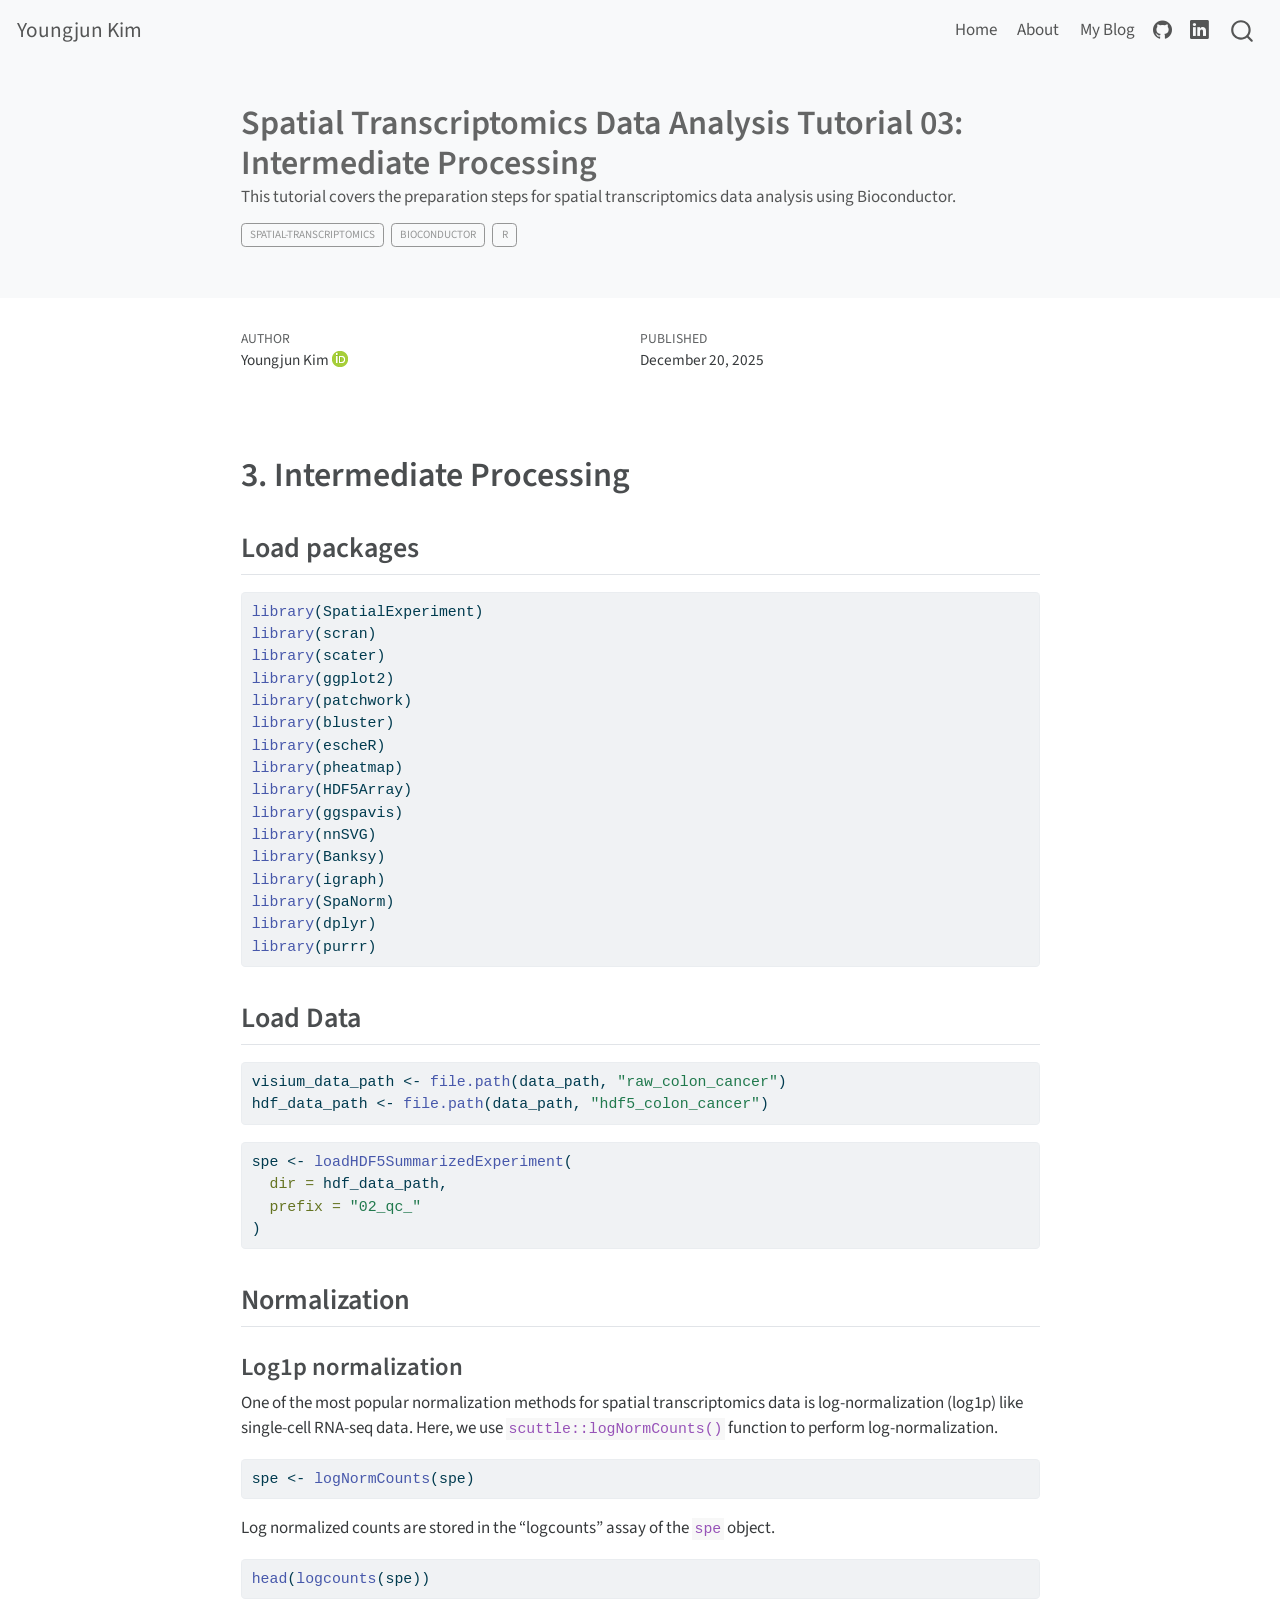
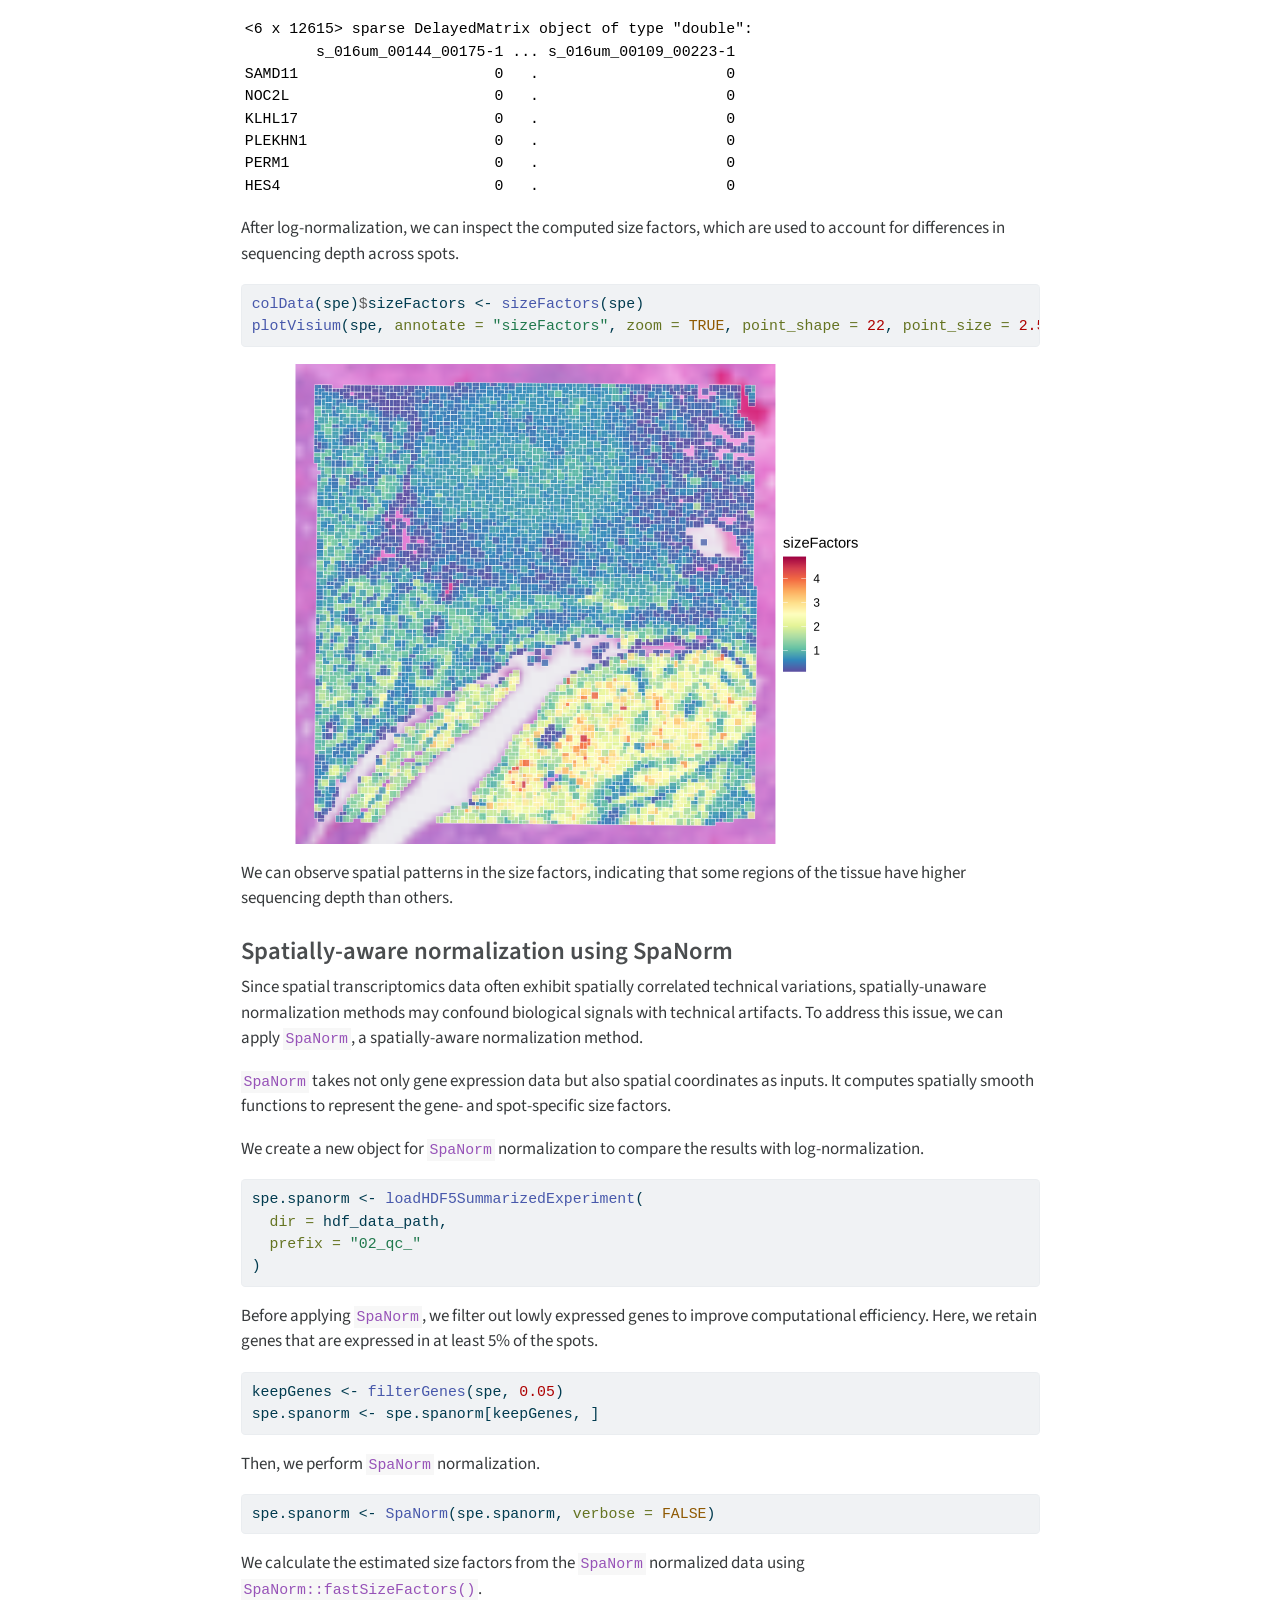
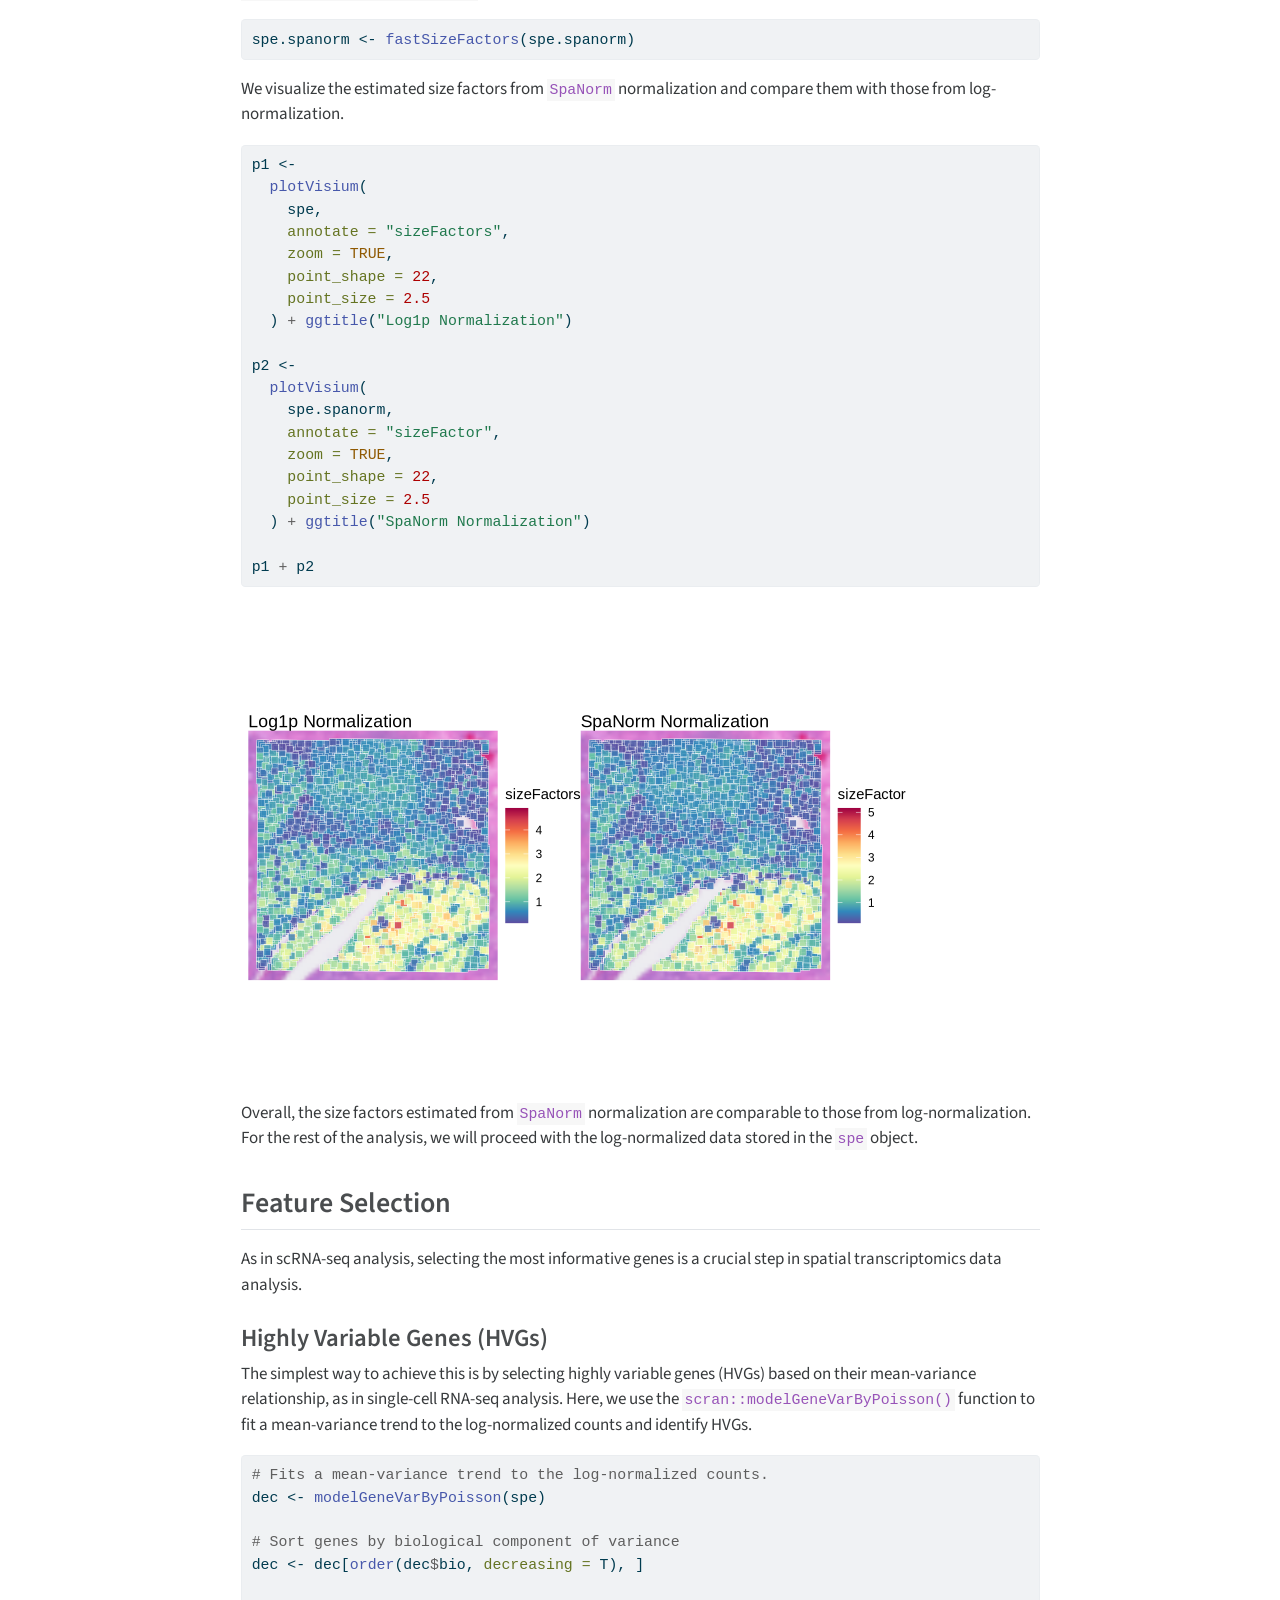
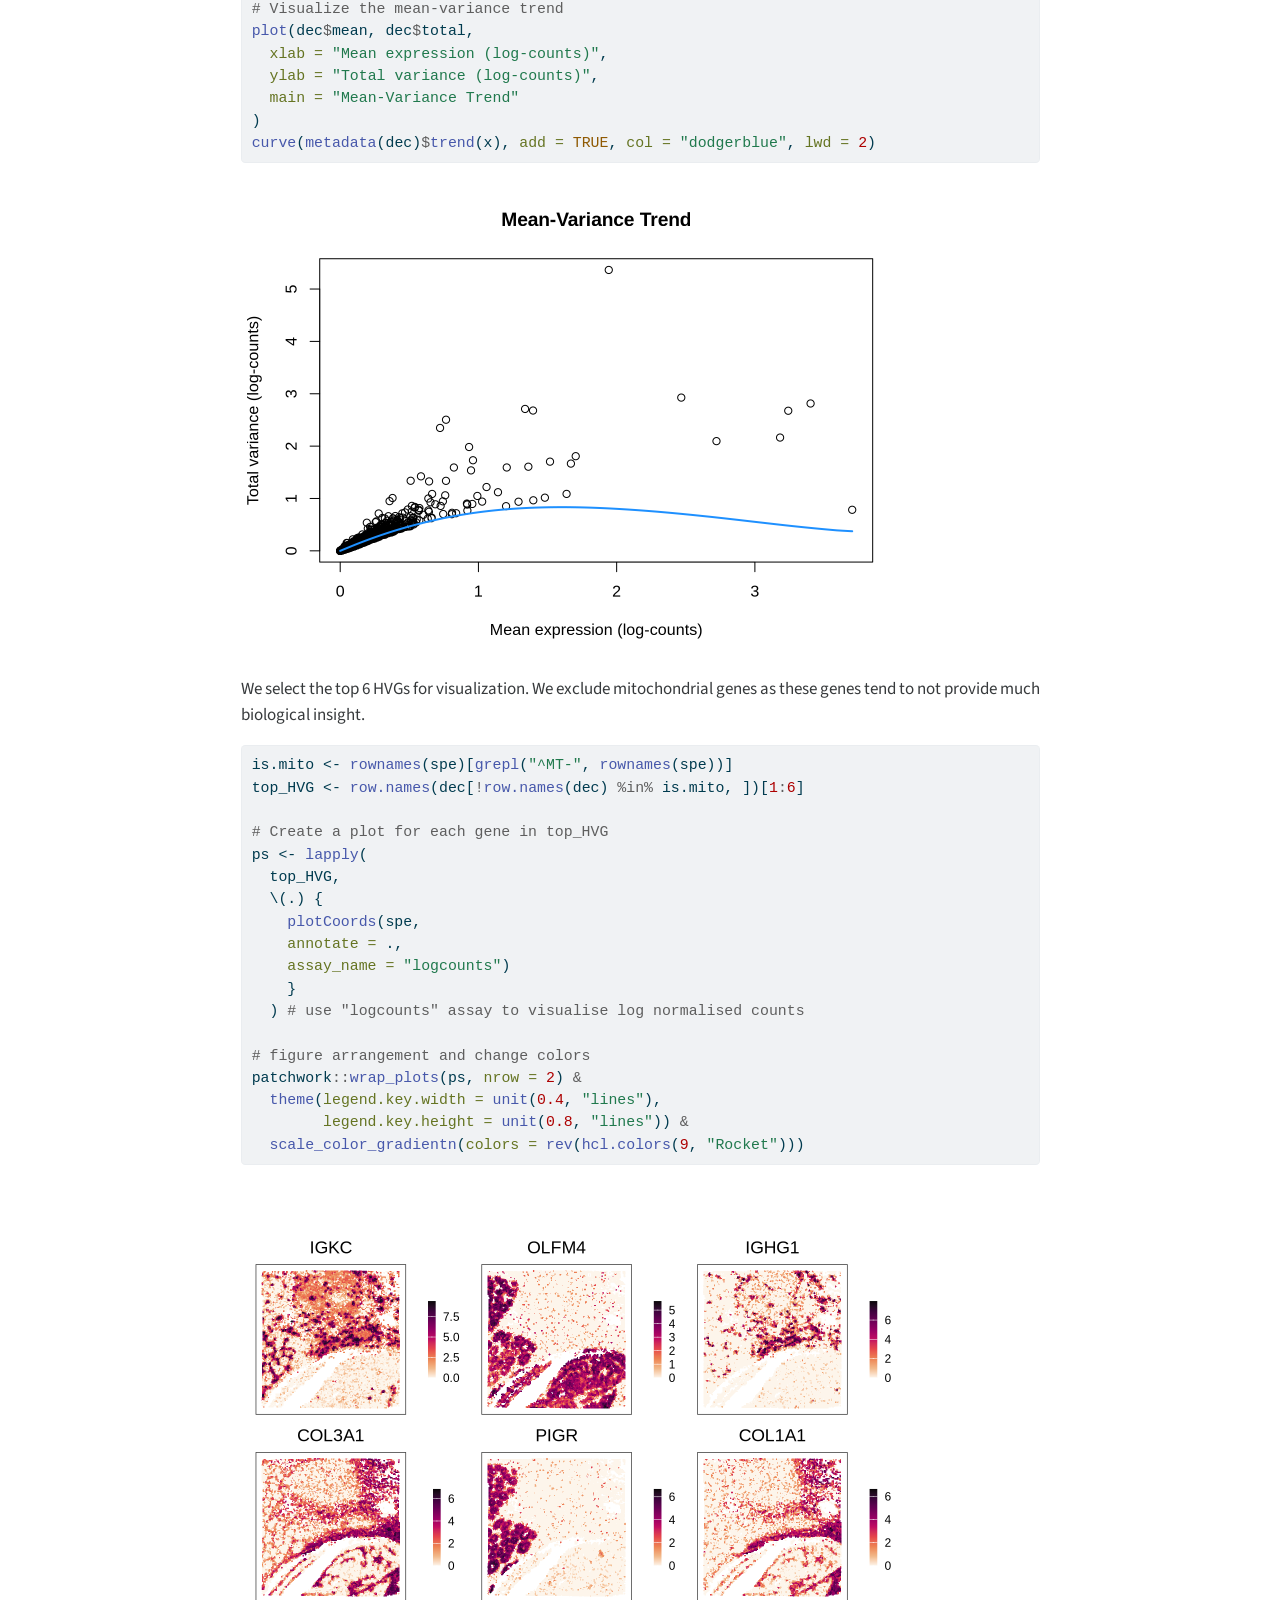
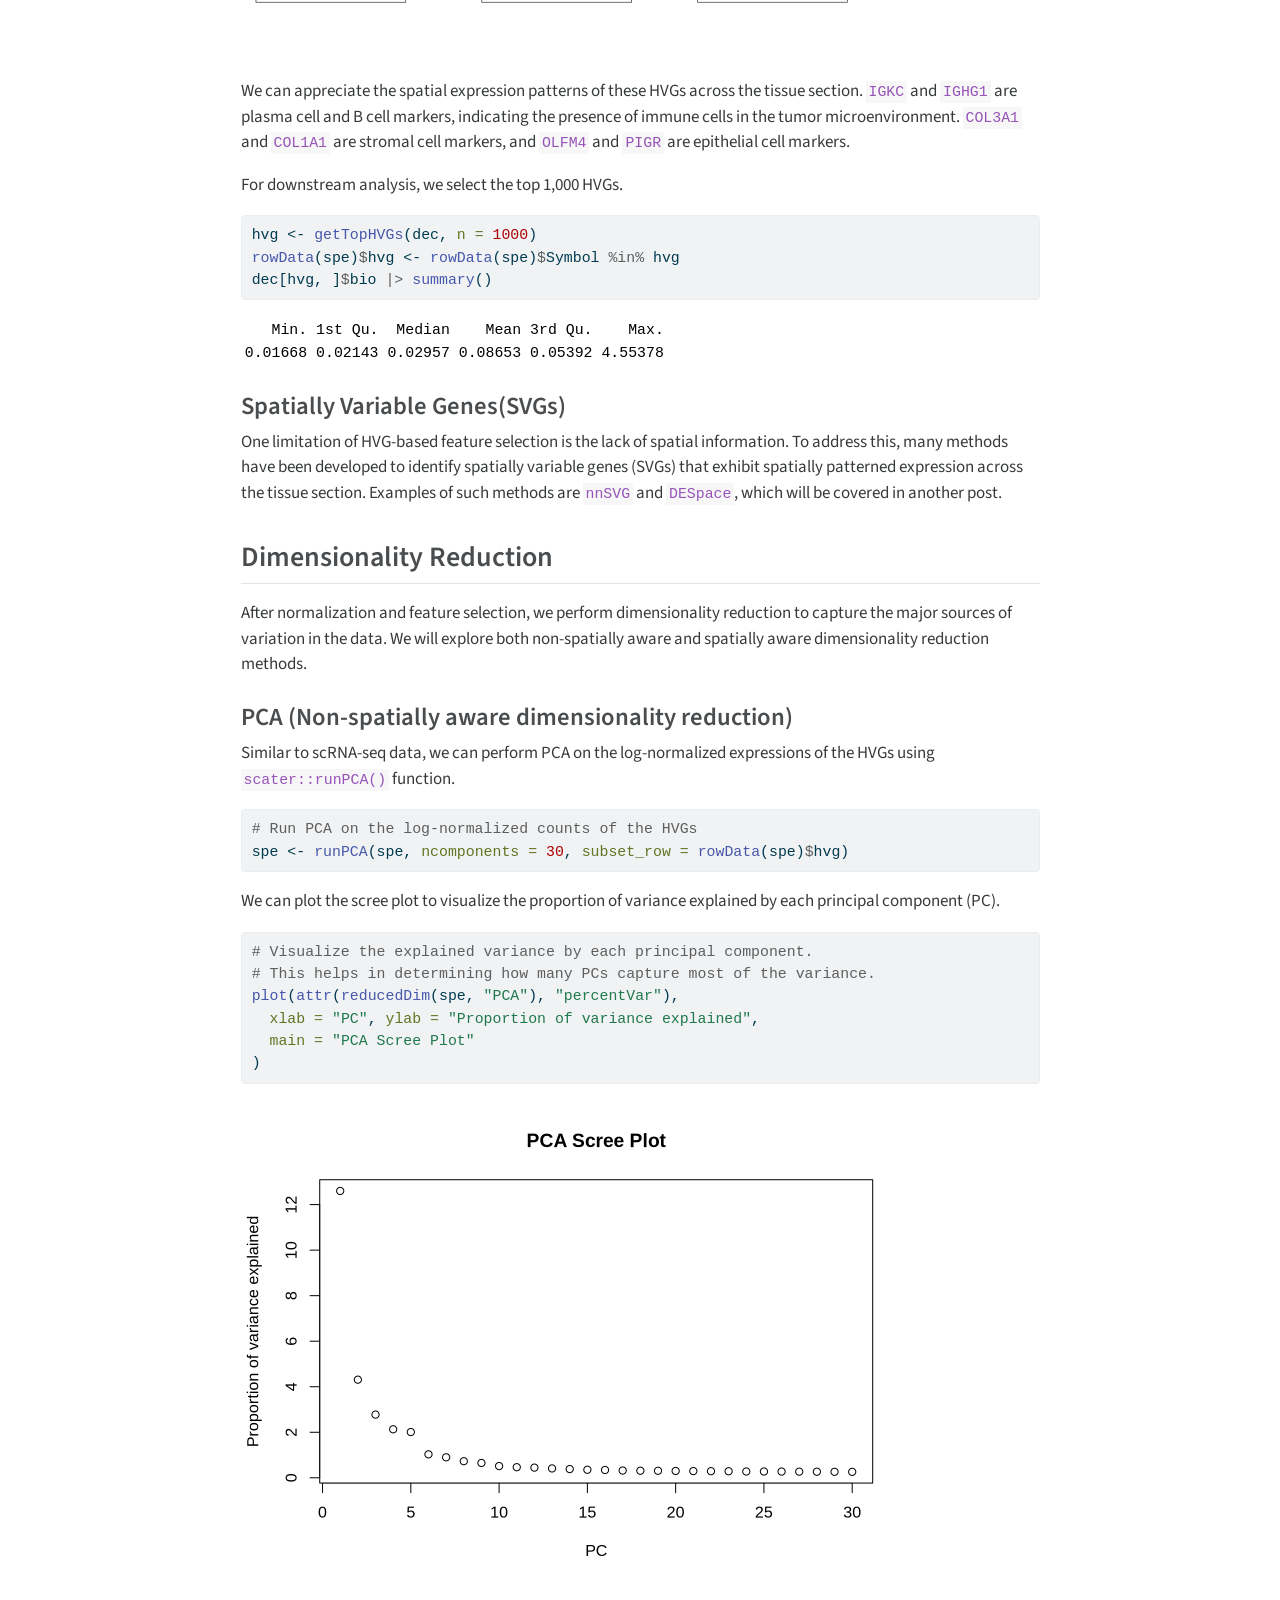
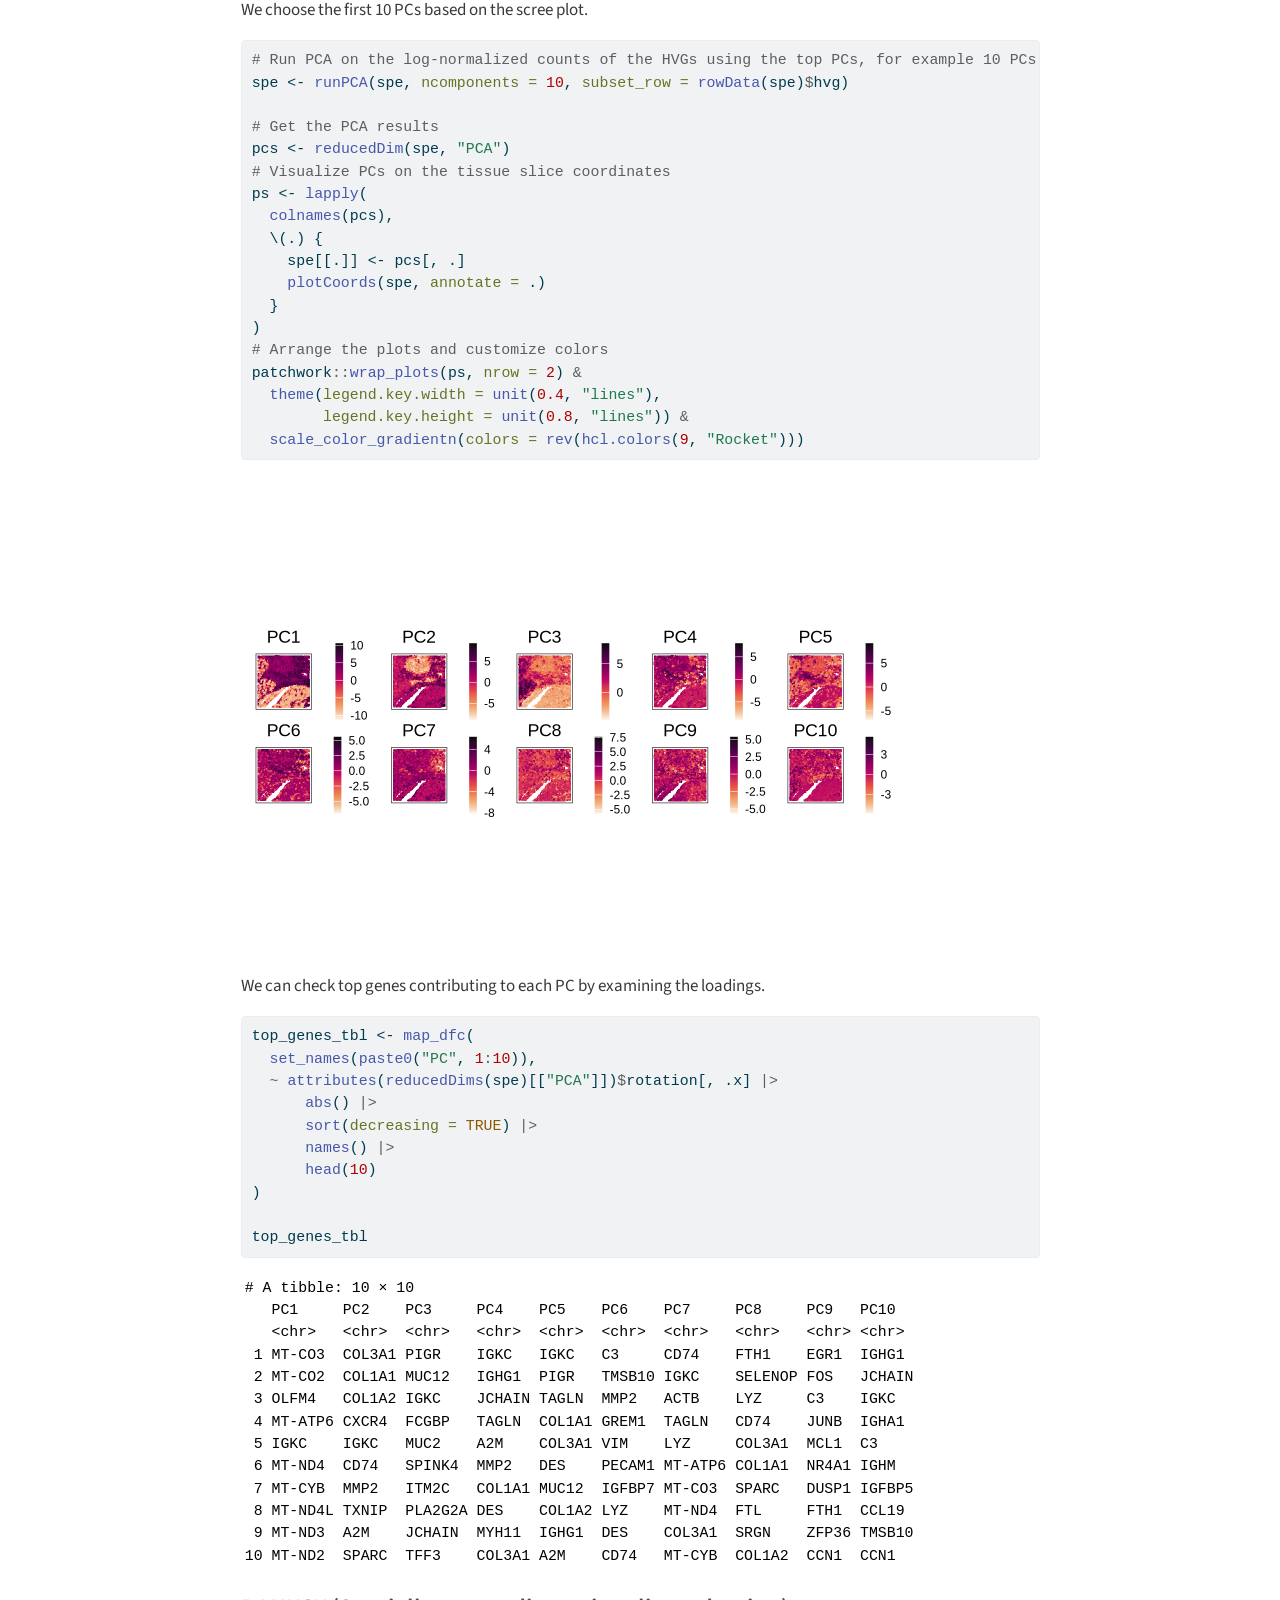
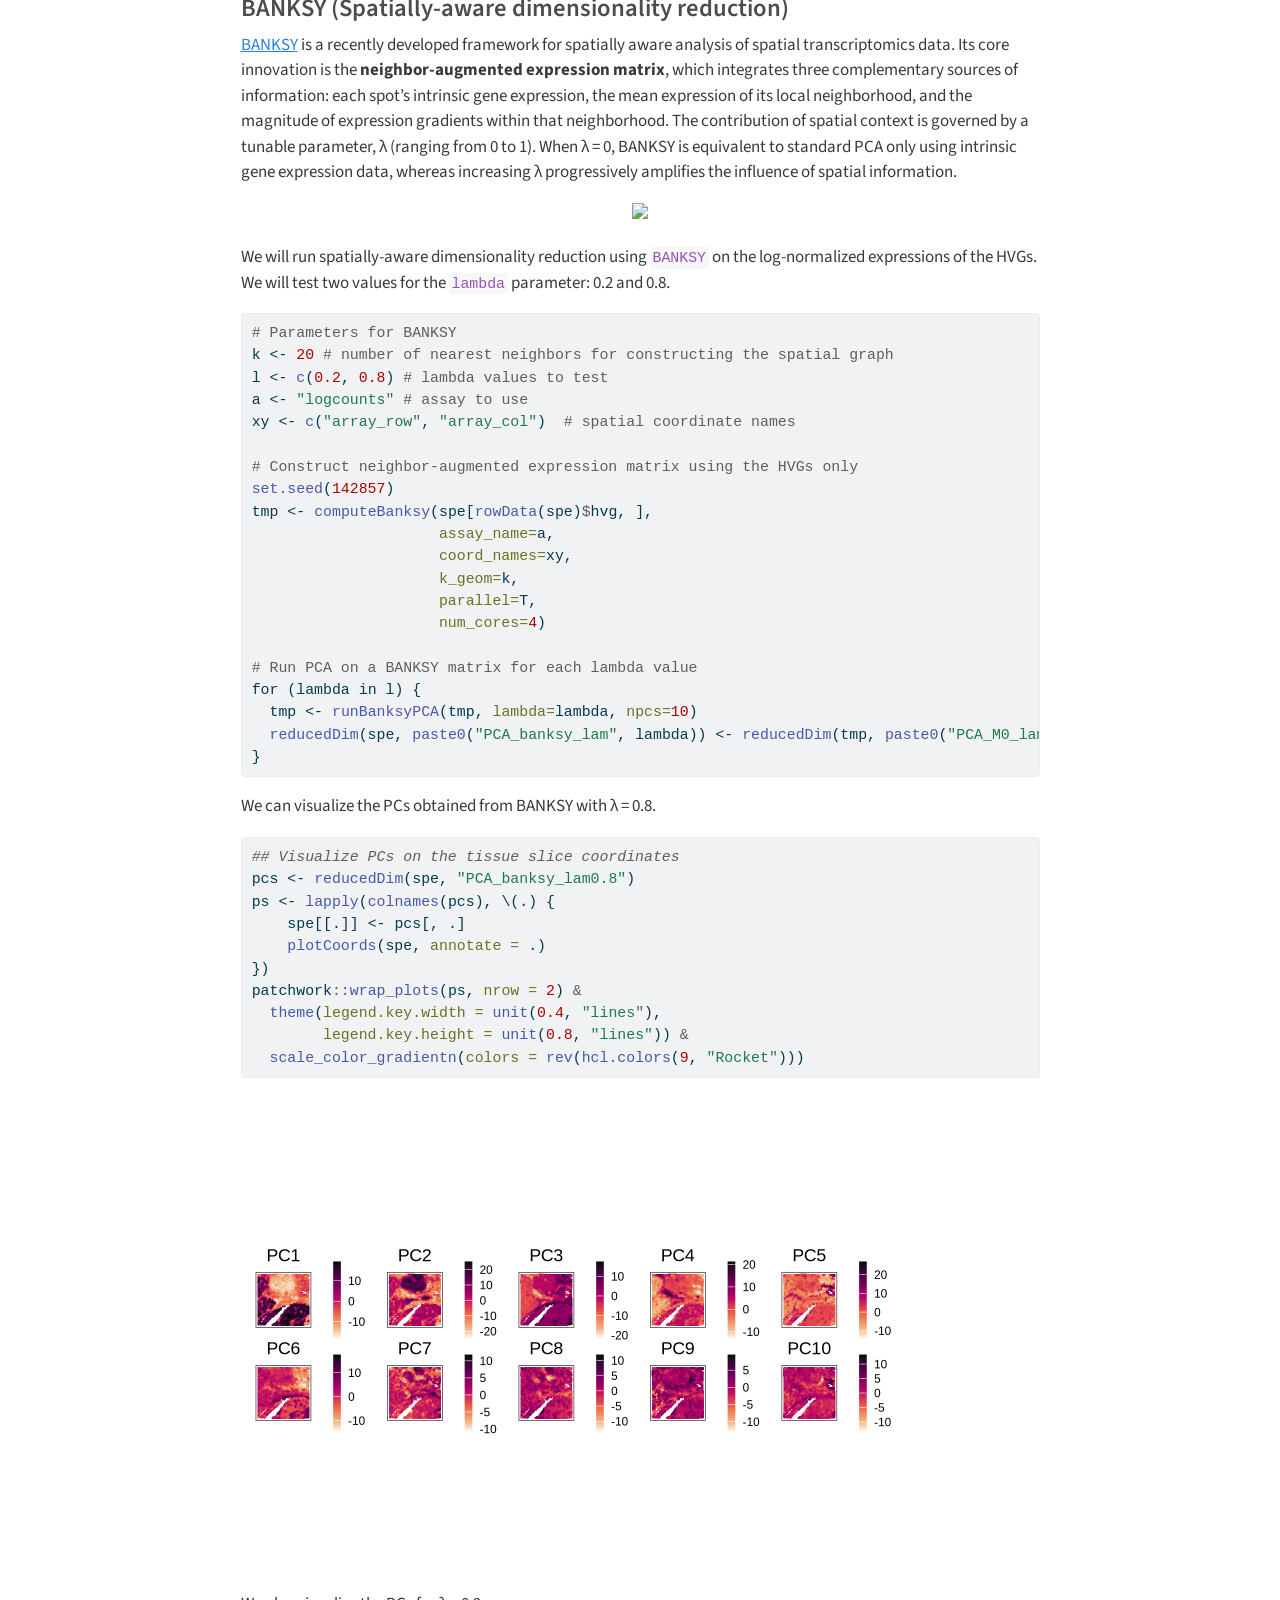
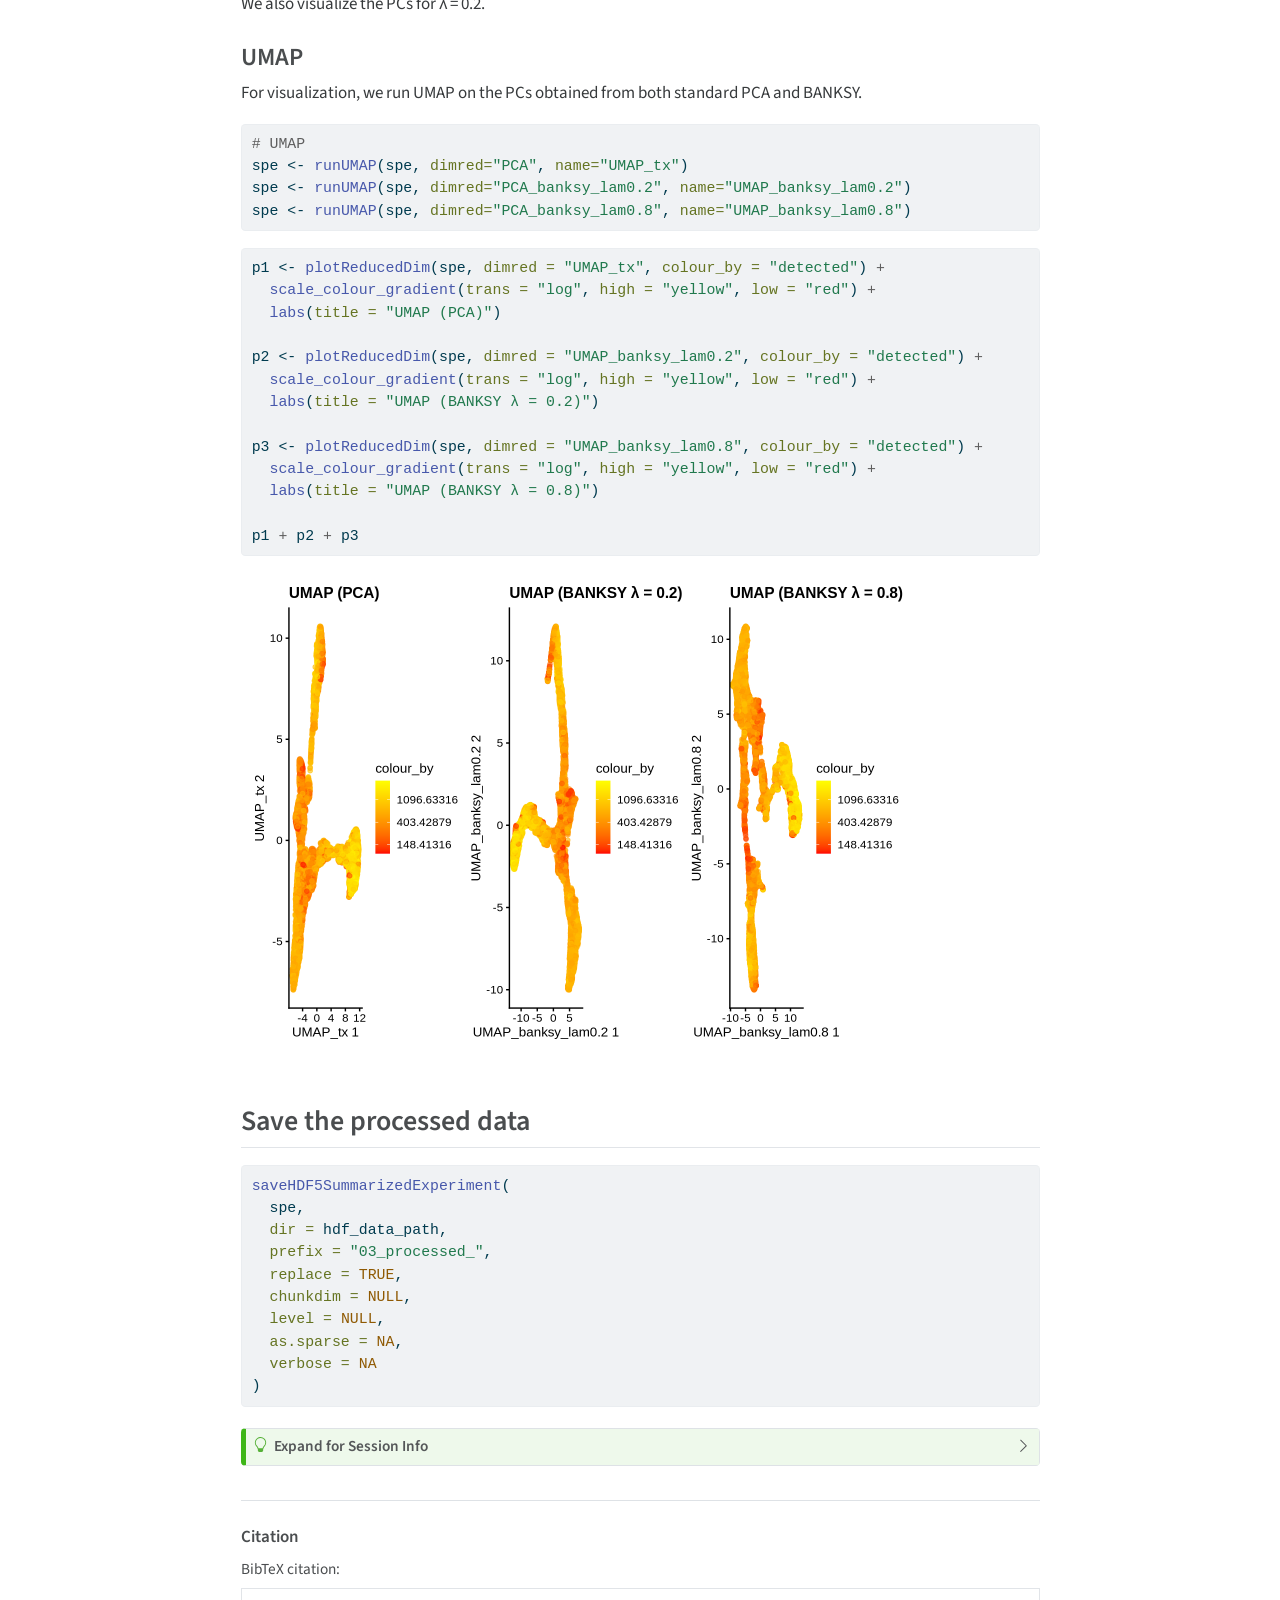
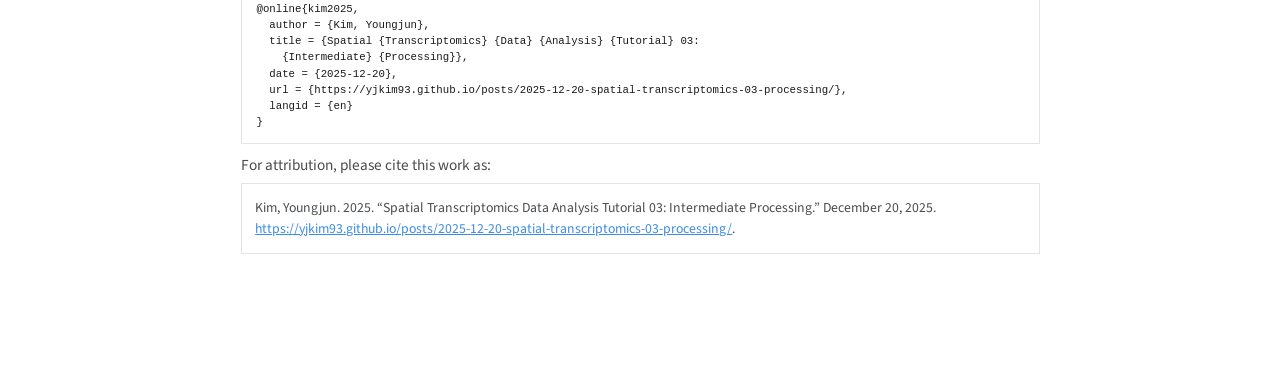
==== docs/posts/2025-12-20-spatial-transcriptomics-03-processing/index.html @ e1ceb163 "fixed blogpost 04" ====
<!DOCTYPE html>
<html xmlns="http://www.w3.org/1999/xhtml" lang="en" xml:lang="en"><head>

<meta charset="utf-8">
<meta name="generator" content="quarto-1.3.450">

<meta name="viewport" content="width=device-width, initial-scale=1.0, user-scalable=yes">

<meta name="author" content="Youngjun Kim">
<meta name="dcterms.date" content="2025-12-20">
<meta name="description" content="This tutorial covers the preparation steps for spatial transcriptomics data analysis using Bioconductor.">

<title>Youngjun Kim - Spatial Transcriptomics Data Analysis Tutorial 03: Intermediate Processing</title>
<style>
code{white-space: pre-wrap;}
span.smallcaps{font-variant: small-caps;}
div.columns{display: flex; gap: min(4vw, 1.5em);}
div.column{flex: auto; overflow-x: auto;}
div.hanging-indent{margin-left: 1.5em; text-indent: -1.5em;}
ul.task-list{list-style: none;}
ul.task-list li input[type="checkbox"] {
  width: 0.8em;
  margin: 0 0.8em 0.2em -1em; /* quarto-specific, see https://github.com/quarto-dev/quarto-cli/issues/4556 */ 
  vertical-align: middle;
}
/* CSS for syntax highlighting */
pre > code.sourceCode { white-space: pre; position: relative; }
pre > code.sourceCode > span { display: inline-block; line-height: 1.25; }
pre > code.sourceCode > span:empty { height: 1.2em; }
.sourceCode { overflow: visible; }
code.sourceCode > span { color: inherit; text-decoration: inherit; }
div.sourceCode { margin: 1em 0; }
pre.sourceCode { margin: 0; }
@media screen {
div.sourceCode { overflow: auto; }
}
@media print {
pre > code.sourceCode { white-space: pre-wrap; }
pre > code.sourceCode > span { text-indent: -5em; padding-left: 5em; }
}
pre.numberSource code
  { counter-reset: source-line 0; }
pre.numberSource code > span
  { position: relative; left: -4em; counter-increment: source-line; }
pre.numberSource code > span > a:first-child::before
  { content: counter(source-line);
    position: relative; left: -1em; text-align: right; vertical-align: baseline;
    border: none; display: inline-block;
    -webkit-touch-callout: none; -webkit-user-select: none;
    -khtml-user-select: none; -moz-user-select: none;
    -ms-user-select: none; user-select: none;
    padding: 0 4px; width: 4em;
  }
pre.numberSource { margin-left: 3em;  padding-left: 4px; }
div.sourceCode
  {   }
@media screen {
pre > code.sourceCode > span > a:first-child::before { text-decoration: underline; }
}
</style>


<script src="../../site_libs/quarto-nav/quarto-nav.js"></script>
<script src="../../site_libs/quarto-nav/headroom.min.js"></script>
<script src="../../site_libs/clipboard/clipboard.min.js"></script>
<script src="../../site_libs/quarto-search/autocomplete.umd.js"></script>
<script src="../../site_libs/quarto-search/fuse.min.js"></script>
<script src="../../site_libs/quarto-search/quarto-search.js"></script>
<meta name="quarto:offset" content="../../">
<script src="../../site_libs/quarto-html/quarto.js"></script>
<script src="../../site_libs/quarto-html/popper.min.js"></script>
<script src="../../site_libs/quarto-html/tippy.umd.min.js"></script>
<script src="../../site_libs/quarto-html/anchor.min.js"></script>
<link href="../../site_libs/quarto-html/tippy.css" rel="stylesheet">
<link href="../../site_libs/quarto-html/quarto-syntax-highlighting.css" rel="stylesheet" id="quarto-text-highlighting-styles">
<script src="../../site_libs/bootstrap/bootstrap.min.js"></script>
<link href="../../site_libs/bootstrap/bootstrap-icons.css" rel="stylesheet">
<link href="../../site_libs/bootstrap/bootstrap.min.css" rel="stylesheet" id="quarto-bootstrap" data-mode="light">
<script id="quarto-search-options" type="application/json">{
  "location": "navbar",
  "copy-button": false,
  "collapse-after": 3,
  "panel-placement": "end",
  "type": "overlay",
  "limit": 20,
  "language": {
    "search-no-results-text": "No results",
    "search-matching-documents-text": "matching documents",
    "search-copy-link-title": "Copy link to search",
    "search-hide-matches-text": "Hide additional matches",
    "search-more-match-text": "more match in this document",
    "search-more-matches-text": "more matches in this document",
    "search-clear-button-title": "Clear",
    "search-detached-cancel-button-title": "Cancel",
    "search-submit-button-title": "Submit",
    "search-label": "Search"
  }
}</script>


<link rel="stylesheet" href="../../styles.css">
</head>

<body class="nav-fixed fullcontent">

<div id="quarto-search-results"></div>
  <header id="quarto-header" class="headroom fixed-top">
    <nav class="navbar navbar-expand-lg navbar-dark ">
      <div class="navbar-container container-fluid">
      <div class="navbar-brand-container">
    <a class="navbar-brand" href="../../index.html">
    <span class="navbar-title">Youngjun Kim</span>
    </a>
  </div>
            <div id="quarto-search" class="" title="Search"></div>
          <button class="navbar-toggler" type="button" data-bs-toggle="collapse" data-bs-target="#navbarCollapse" aria-controls="navbarCollapse" aria-expanded="false" aria-label="Toggle navigation" onclick="if (window.quartoToggleHeadroom) { window.quartoToggleHeadroom(); }">
  <span class="navbar-toggler-icon"></span>
</button>
          <div class="collapse navbar-collapse" id="navbarCollapse">
            <ul class="navbar-nav navbar-nav-scroll ms-auto">
  <li class="nav-item">
    <a class="nav-link" href="../../index.html" rel="" target="">
 <span class="menu-text">Home</span></a>
  </li>  
  <li class="nav-item">
    <a class="nav-link" href="../../about.html" rel="" target="">
 <span class="menu-text">About</span></a>
  </li>  
  <li class="nav-item">
    <a class="nav-link" href="../../posts.html" rel="" target="">
 <span class="menu-text">My Blog</span></a>
  </li>  
  <li class="nav-item compact">
    <a class="nav-link" href="https://github.com/yjkim93" rel="" target=""><i class="bi bi-github" role="img">
</i> 
 <span class="menu-text"></span></a>
  </li>  
  <li class="nav-item compact">
    <a class="nav-link" href="https://www.linkedin.com/in/yjkimmuno/" rel="" target=""><i class="bi bi-linkedin" role="img">
</i> 
 <span class="menu-text"></span></a>
  </li>  
</ul>
            <div class="quarto-navbar-tools">
</div>
          </div> <!-- /navcollapse -->
      </div> <!-- /container-fluid -->
    </nav>
</header>
<!-- content -->
<header id="title-block-header" class="quarto-title-block default page-columns page-full">
  <div class="quarto-title-banner page-columns page-full">
    <div class="quarto-title column-body">
      <h1 class="title">Spatial Transcriptomics Data Analysis Tutorial 03: Intermediate Processing</h1>
                  <div>
        <div class="description">
          This tutorial covers the preparation steps for spatial transcriptomics data analysis using Bioconductor.
        </div>
      </div>
                          <div class="quarto-categories">
                <div class="quarto-category">spatial-transcriptomics</div>
                <div class="quarto-category">bioconductor</div>
                <div class="quarto-category">R</div>
              </div>
                  </div>
  </div>
    
  
  <div class="quarto-title-meta">

      <div>
      <div class="quarto-title-meta-heading">Author</div>
      <div class="quarto-title-meta-contents">
               <p><a href="https://yjkim93.github.io">Youngjun Kim</a> <a href="https://orcid.org/0000-0003-3346-9457" class="quarto-title-author-orcid"> <img src="[data-uri]"></a></p>
            </div>
    </div>
      
      <div>
      <div class="quarto-title-meta-heading">Published</div>
      <div class="quarto-title-meta-contents">
        <p class="date">December 20, 2025</p>
      </div>
    </div>
    
      
    </div>
    
  
  </header><div id="quarto-content" class="quarto-container page-columns page-rows-contents page-layout-article page-navbar">
<!-- sidebar -->
<!-- margin-sidebar -->
    
<!-- main -->
<main class="content quarto-banner-title-block" id="quarto-document-content">




<section id="intermediate-processing" class="level1">
<h1>3. Intermediate Processing</h1>
<section id="load-packages" class="level2">
<h2 class="anchored" data-anchor-id="load-packages">Load packages</h2>
<div class="cell">
<div class="sourceCode cell-code" id="cb1"><pre class="sourceCode r code-with-copy"><code class="sourceCode r"><span id="cb1-1"><a href="#cb1-1" aria-hidden="true" tabindex="-1"></a><span class="fu">library</span>(SpatialExperiment)</span>
<span id="cb1-2"><a href="#cb1-2" aria-hidden="true" tabindex="-1"></a><span class="fu">library</span>(scran) </span>
<span id="cb1-3"><a href="#cb1-3" aria-hidden="true" tabindex="-1"></a><span class="fu">library</span>(scater) </span>
<span id="cb1-4"><a href="#cb1-4" aria-hidden="true" tabindex="-1"></a><span class="fu">library</span>(ggplot2)</span>
<span id="cb1-5"><a href="#cb1-5" aria-hidden="true" tabindex="-1"></a><span class="fu">library</span>(patchwork) </span>
<span id="cb1-6"><a href="#cb1-6" aria-hidden="true" tabindex="-1"></a><span class="fu">library</span>(bluster)</span>
<span id="cb1-7"><a href="#cb1-7" aria-hidden="true" tabindex="-1"></a><span class="fu">library</span>(escheR) </span>
<span id="cb1-8"><a href="#cb1-8" aria-hidden="true" tabindex="-1"></a><span class="fu">library</span>(pheatmap)</span>
<span id="cb1-9"><a href="#cb1-9" aria-hidden="true" tabindex="-1"></a><span class="fu">library</span>(HDF5Array) </span>
<span id="cb1-10"><a href="#cb1-10" aria-hidden="true" tabindex="-1"></a><span class="fu">library</span>(ggspavis)</span>
<span id="cb1-11"><a href="#cb1-11" aria-hidden="true" tabindex="-1"></a><span class="fu">library</span>(nnSVG)</span>
<span id="cb1-12"><a href="#cb1-12" aria-hidden="true" tabindex="-1"></a><span class="fu">library</span>(Banksy)</span>
<span id="cb1-13"><a href="#cb1-13" aria-hidden="true" tabindex="-1"></a><span class="fu">library</span>(igraph)</span>
<span id="cb1-14"><a href="#cb1-14" aria-hidden="true" tabindex="-1"></a><span class="fu">library</span>(SpaNorm)</span>
<span id="cb1-15"><a href="#cb1-15" aria-hidden="true" tabindex="-1"></a><span class="fu">library</span>(dplyr)</span>
<span id="cb1-16"><a href="#cb1-16" aria-hidden="true" tabindex="-1"></a><span class="fu">library</span>(purrr)</span></code><button title="Copy to Clipboard" class="code-copy-button"><i class="bi"></i></button></pre></div>
</div>
</section>
<section id="load-data" class="level2">
<h2 class="anchored" data-anchor-id="load-data">Load Data</h2>
<div class="cell">
<div class="sourceCode cell-code" id="cb2"><pre class="sourceCode r code-with-copy"><code class="sourceCode r"><span id="cb2-1"><a href="#cb2-1" aria-hidden="true" tabindex="-1"></a>visium_data_path <span class="ot">&lt;-</span> <span class="fu">file.path</span>(data_path, <span class="st">"raw_colon_cancer"</span>)</span>
<span id="cb2-2"><a href="#cb2-2" aria-hidden="true" tabindex="-1"></a>hdf_data_path <span class="ot">&lt;-</span> <span class="fu">file.path</span>(data_path, <span class="st">"hdf5_colon_cancer"</span>)</span></code><button title="Copy to Clipboard" class="code-copy-button"><i class="bi"></i></button></pre></div>
</div>
<div class="cell">
<div class="sourceCode cell-code" id="cb3"><pre class="sourceCode r code-with-copy"><code class="sourceCode r"><span id="cb3-1"><a href="#cb3-1" aria-hidden="true" tabindex="-1"></a>spe <span class="ot">&lt;-</span> <span class="fu">loadHDF5SummarizedExperiment</span>(</span>
<span id="cb3-2"><a href="#cb3-2" aria-hidden="true" tabindex="-1"></a>  <span class="at">dir =</span> hdf_data_path,</span>
<span id="cb3-3"><a href="#cb3-3" aria-hidden="true" tabindex="-1"></a>  <span class="at">prefix =</span> <span class="st">"02_qc_"</span></span>
<span id="cb3-4"><a href="#cb3-4" aria-hidden="true" tabindex="-1"></a>)</span></code><button title="Copy to Clipboard" class="code-copy-button"><i class="bi"></i></button></pre></div>
</div>
</section>
<section id="normalization" class="level2">
<h2 class="anchored" data-anchor-id="normalization">Normalization</h2>
<section id="log1p-normalization" class="level3">
<h3 class="anchored" data-anchor-id="log1p-normalization">Log1p normalization</h3>
<p>One of the most popular normalization methods for spatial transcriptomics data is log-normalization (log1p) like single-cell RNA-seq data. Here, we use <code>scuttle::logNormCounts()</code> function to perform log-normalization.</p>
<div class="cell">
<div class="sourceCode cell-code" id="cb4"><pre class="sourceCode r code-with-copy"><code class="sourceCode r"><span id="cb4-1"><a href="#cb4-1" aria-hidden="true" tabindex="-1"></a>spe <span class="ot">&lt;-</span> <span class="fu">logNormCounts</span>(spe)</span></code><button title="Copy to Clipboard" class="code-copy-button"><i class="bi"></i></button></pre></div>
</div>
<p>Log normalized counts are stored in the “logcounts” assay of the <code>spe</code> object.</p>
<div class="cell">
<div class="sourceCode cell-code" id="cb5"><pre class="sourceCode r code-with-copy"><code class="sourceCode r"><span id="cb5-1"><a href="#cb5-1" aria-hidden="true" tabindex="-1"></a><span class="fu">head</span>(<span class="fu">logcounts</span>(spe))</span></code><button title="Copy to Clipboard" class="code-copy-button"><i class="bi"></i></button></pre></div>
<div class="cell-output cell-output-stdout">
<pre><code>&lt;6 x 12615&gt; sparse DelayedMatrix object of type "double":
        s_016um_00144_00175-1 ... s_016um_00109_00223-1
SAMD11                      0   .                     0
NOC2L                       0   .                     0
KLHL17                      0   .                     0
PLEKHN1                     0   .                     0
PERM1                       0   .                     0
HES4                        0   .                     0</code></pre>
</div>
</div>
<p>After log-normalization, we can inspect the computed size factors, which are used to account for differences in sequencing depth across spots.</p>
<div class="cell">
<div class="sourceCode cell-code" id="cb7"><pre class="sourceCode r code-with-copy"><code class="sourceCode r"><span id="cb7-1"><a href="#cb7-1" aria-hidden="true" tabindex="-1"></a><span class="fu">colData</span>(spe)<span class="sc">$</span>sizeFactors <span class="ot">&lt;-</span> <span class="fu">sizeFactors</span>(spe)</span>
<span id="cb7-2"><a href="#cb7-2" aria-hidden="true" tabindex="-1"></a><span class="fu">plotVisium</span>(spe, <span class="at">annotate =</span> <span class="st">"sizeFactors"</span>, <span class="at">zoom =</span> <span class="cn">TRUE</span>, <span class="at">point_shape =</span> <span class="dv">22</span>, <span class="at">point_size =</span> <span class="fl">2.5</span>)</span></code><button title="Copy to Clipboard" class="code-copy-button"><i class="bi"></i></button></pre></div>
<div class="cell-output-display">
<p><img src="index_files/figure-html/plot-size-factors-1.png" class="img-fluid" width="672"></p>
</div>
</div>
<p>We can observe spatial patterns in the size factors, indicating that some regions of the tissue have higher sequencing depth than others.</p>
</section>
<section id="spatially-aware-normalization-using-spanorm" class="level3">
<h3 class="anchored" data-anchor-id="spatially-aware-normalization-using-spanorm">Spatially-aware normalization using SpaNorm</h3>
<p>Since spatial transcriptomics data often exhibit spatially correlated technical variations, spatially-unaware normalization methods may confound biological signals with technical artifacts. To address this issue, we can apply <code>SpaNorm</code>, a spatially-aware normalization method.</p>
<p><code>SpaNorm</code> takes not only gene expression data but also spatial coordinates as inputs. It computes spatially smooth functions to represent the gene- and spot-specific size factors.</p>
<p>We create a new object for <code>SpaNorm</code> normalization to compare the results with log-normalization.</p>
<div class="cell">
<div class="sourceCode cell-code" id="cb8"><pre class="sourceCode r code-with-copy"><code class="sourceCode r"><span id="cb8-1"><a href="#cb8-1" aria-hidden="true" tabindex="-1"></a>spe.spanorm <span class="ot">&lt;-</span> <span class="fu">loadHDF5SummarizedExperiment</span>(</span>
<span id="cb8-2"><a href="#cb8-2" aria-hidden="true" tabindex="-1"></a>  <span class="at">dir =</span> hdf_data_path,</span>
<span id="cb8-3"><a href="#cb8-3" aria-hidden="true" tabindex="-1"></a>  <span class="at">prefix =</span> <span class="st">"02_qc_"</span></span>
<span id="cb8-4"><a href="#cb8-4" aria-hidden="true" tabindex="-1"></a>)</span></code><button title="Copy to Clipboard" class="code-copy-button"><i class="bi"></i></button></pre></div>
</div>
<p>Before applying <code>SpaNorm</code>, we filter out lowly expressed genes to improve computational efficiency. Here, we retain genes that are expressed in at least 5% of the spots.</p>
<div class="cell">
<div class="sourceCode cell-code" id="cb9"><pre class="sourceCode r code-with-copy"><code class="sourceCode r"><span id="cb9-1"><a href="#cb9-1" aria-hidden="true" tabindex="-1"></a>keepGenes <span class="ot">&lt;-</span> <span class="fu">filterGenes</span>(spe, <span class="fl">0.05</span>)</span>
<span id="cb9-2"><a href="#cb9-2" aria-hidden="true" tabindex="-1"></a>spe.spanorm <span class="ot">&lt;-</span> spe.spanorm[keepGenes, ]</span></code><button title="Copy to Clipboard" class="code-copy-button"><i class="bi"></i></button></pre></div>
</div>
<p>Then, we perform <code>SpaNorm</code> normalization.</p>
<div class="cell">
<div class="sourceCode cell-code" id="cb10"><pre class="sourceCode r code-with-copy"><code class="sourceCode r"><span id="cb10-1"><a href="#cb10-1" aria-hidden="true" tabindex="-1"></a>spe.spanorm <span class="ot">&lt;-</span> <span class="fu">SpaNorm</span>(spe.spanorm, <span class="at">verbose =</span> <span class="cn">FALSE</span>)</span></code><button title="Copy to Clipboard" class="code-copy-button"><i class="bi"></i></button></pre></div>
</div>
<p>We calculate the estimated size factors from the <code>SpaNorm</code> normalized data using <code>SpaNorm::fastSizeFactors()</code>.</p>
<div class="cell">
<div class="sourceCode cell-code" id="cb11"><pre class="sourceCode r code-with-copy"><code class="sourceCode r"><span id="cb11-1"><a href="#cb11-1" aria-hidden="true" tabindex="-1"></a>spe.spanorm <span class="ot">&lt;-</span> <span class="fu">fastSizeFactors</span>(spe.spanorm)</span></code><button title="Copy to Clipboard" class="code-copy-button"><i class="bi"></i></button></pre></div>
</div>
<p>We visualize the estimated size factors from <code>SpaNorm</code> normalization and compare them with those from log-normalization.</p>
<div class="cell">
<div class="sourceCode cell-code" id="cb12"><pre class="sourceCode r code-with-copy"><code class="sourceCode r"><span id="cb12-1"><a href="#cb12-1" aria-hidden="true" tabindex="-1"></a>p1 <span class="ot">&lt;-</span> </span>
<span id="cb12-2"><a href="#cb12-2" aria-hidden="true" tabindex="-1"></a>  <span class="fu">plotVisium</span>(</span>
<span id="cb12-3"><a href="#cb12-3" aria-hidden="true" tabindex="-1"></a>    spe, </span>
<span id="cb12-4"><a href="#cb12-4" aria-hidden="true" tabindex="-1"></a>    <span class="at">annotate =</span> <span class="st">"sizeFactors"</span>, </span>
<span id="cb12-5"><a href="#cb12-5" aria-hidden="true" tabindex="-1"></a>    <span class="at">zoom =</span> <span class="cn">TRUE</span>, </span>
<span id="cb12-6"><a href="#cb12-6" aria-hidden="true" tabindex="-1"></a>    <span class="at">point_shape =</span> <span class="dv">22</span>, </span>
<span id="cb12-7"><a href="#cb12-7" aria-hidden="true" tabindex="-1"></a>    <span class="at">point_size =</span> <span class="fl">2.5</span></span>
<span id="cb12-8"><a href="#cb12-8" aria-hidden="true" tabindex="-1"></a>  ) <span class="sc">+</span> <span class="fu">ggtitle</span>(<span class="st">"Log1p Normalization"</span>)</span>
<span id="cb12-9"><a href="#cb12-9" aria-hidden="true" tabindex="-1"></a></span>
<span id="cb12-10"><a href="#cb12-10" aria-hidden="true" tabindex="-1"></a>p2 <span class="ot">&lt;-</span> </span>
<span id="cb12-11"><a href="#cb12-11" aria-hidden="true" tabindex="-1"></a>  <span class="fu">plotVisium</span>(</span>
<span id="cb12-12"><a href="#cb12-12" aria-hidden="true" tabindex="-1"></a>    spe.spanorm, </span>
<span id="cb12-13"><a href="#cb12-13" aria-hidden="true" tabindex="-1"></a>    <span class="at">annotate =</span> <span class="st">"sizeFactor"</span>, </span>
<span id="cb12-14"><a href="#cb12-14" aria-hidden="true" tabindex="-1"></a>    <span class="at">zoom =</span> <span class="cn">TRUE</span>, </span>
<span id="cb12-15"><a href="#cb12-15" aria-hidden="true" tabindex="-1"></a>    <span class="at">point_shape =</span> <span class="dv">22</span>, </span>
<span id="cb12-16"><a href="#cb12-16" aria-hidden="true" tabindex="-1"></a>    <span class="at">point_size =</span> <span class="fl">2.5</span></span>
<span id="cb12-17"><a href="#cb12-17" aria-hidden="true" tabindex="-1"></a>  ) <span class="sc">+</span> <span class="fu">ggtitle</span>(<span class="st">"SpaNorm Normalization"</span>)</span>
<span id="cb12-18"><a href="#cb12-18" aria-hidden="true" tabindex="-1"></a></span>
<span id="cb12-19"><a href="#cb12-19" aria-hidden="true" tabindex="-1"></a>p1 <span class="sc">+</span> p2</span></code><button title="Copy to Clipboard" class="code-copy-button"><i class="bi"></i></button></pre></div>
<div class="cell-output-display">
<p><img src="index_files/figure-html/plot-size-factors-spanorm-1.png" class="img-fluid" width="672"></p>
</div>
</div>
<p>Overall, the size factors estimated from <code>SpaNorm</code> normalization are comparable to those from log-normalization. For the rest of the analysis, we will proceed with the log-normalized data stored in the <code>spe</code> object.</p>
</section>
</section>
<section id="feature-selection" class="level2">
<h2 class="anchored" data-anchor-id="feature-selection">Feature Selection</h2>
<p>As in scRNA-seq analysis, selecting the most informative genes is a crucial step in spatial transcriptomics data analysis.</p>
<section id="highly-variable-genes-hvgs" class="level3">
<h3 class="anchored" data-anchor-id="highly-variable-genes-hvgs">Highly Variable Genes (HVGs)</h3>
<p>The simplest way to achieve this is by selecting highly variable genes (HVGs) based on their mean-variance relationship, as in single-cell RNA-seq analysis. Here, we use the <code>scran::modelGeneVarByPoisson()</code> function to fit a mean-variance trend to the log-normalized counts and identify HVGs.</p>
<div class="cell">
<div class="sourceCode cell-code" id="cb13"><pre class="sourceCode r code-with-copy"><code class="sourceCode r"><span id="cb13-1"><a href="#cb13-1" aria-hidden="true" tabindex="-1"></a><span class="co"># Fits a mean-variance trend to the log-normalized counts.</span></span>
<span id="cb13-2"><a href="#cb13-2" aria-hidden="true" tabindex="-1"></a>dec <span class="ot">&lt;-</span> <span class="fu">modelGeneVarByPoisson</span>(spe)</span>
<span id="cb13-3"><a href="#cb13-3" aria-hidden="true" tabindex="-1"></a></span>
<span id="cb13-4"><a href="#cb13-4" aria-hidden="true" tabindex="-1"></a><span class="co"># Sort genes by biological component of variance</span></span>
<span id="cb13-5"><a href="#cb13-5" aria-hidden="true" tabindex="-1"></a>dec <span class="ot">&lt;-</span> dec[<span class="fu">order</span>(dec<span class="sc">$</span>bio, <span class="at">decreasing =</span> T), ]</span>
<span id="cb13-6"><a href="#cb13-6" aria-hidden="true" tabindex="-1"></a></span>
<span id="cb13-7"><a href="#cb13-7" aria-hidden="true" tabindex="-1"></a><span class="co"># Visualize the mean-variance trend</span></span>
<span id="cb13-8"><a href="#cb13-8" aria-hidden="true" tabindex="-1"></a><span class="fu">plot</span>(dec<span class="sc">$</span>mean, dec<span class="sc">$</span>total,</span>
<span id="cb13-9"><a href="#cb13-9" aria-hidden="true" tabindex="-1"></a>  <span class="at">xlab =</span> <span class="st">"Mean expression (log-counts)"</span>,</span>
<span id="cb13-10"><a href="#cb13-10" aria-hidden="true" tabindex="-1"></a>  <span class="at">ylab =</span> <span class="st">"Total variance (log-counts)"</span>,</span>
<span id="cb13-11"><a href="#cb13-11" aria-hidden="true" tabindex="-1"></a>  <span class="at">main =</span> <span class="st">"Mean-Variance Trend"</span></span>
<span id="cb13-12"><a href="#cb13-12" aria-hidden="true" tabindex="-1"></a>)</span>
<span id="cb13-13"><a href="#cb13-13" aria-hidden="true" tabindex="-1"></a><span class="fu">curve</span>(<span class="fu">metadata</span>(dec)<span class="sc">$</span><span class="fu">trend</span>(x), <span class="at">add =</span> <span class="cn">TRUE</span>, <span class="at">col =</span> <span class="st">"dodgerblue"</span>, <span class="at">lwd =</span> <span class="dv">2</span>)</span></code><button title="Copy to Clipboard" class="code-copy-button"><i class="bi"></i></button></pre></div>
<div class="cell-output-display">
<p><img src="index_files/figure-html/identify-hvgs-1.png" class="img-fluid" width="672"></p>
</div>
</div>
<p>We select the top 6 HVGs for visualization. We exclude mitochondrial genes as these genes tend to not provide much biological insight.</p>
<div class="cell">
<div class="sourceCode cell-code" id="cb14"><pre class="sourceCode r code-with-copy"><code class="sourceCode r"><span id="cb14-1"><a href="#cb14-1" aria-hidden="true" tabindex="-1"></a>is.mito <span class="ot">&lt;-</span> <span class="fu">rownames</span>(spe)[<span class="fu">grepl</span>(<span class="st">"^MT-"</span>, <span class="fu">rownames</span>(spe))]</span>
<span id="cb14-2"><a href="#cb14-2" aria-hidden="true" tabindex="-1"></a>top_HVG <span class="ot">&lt;-</span> <span class="fu">row.names</span>(dec[<span class="sc">!</span><span class="fu">row.names</span>(dec) <span class="sc">%in%</span> is.mito, ])[<span class="dv">1</span><span class="sc">:</span><span class="dv">6</span>]</span>
<span id="cb14-3"><a href="#cb14-3" aria-hidden="true" tabindex="-1"></a></span>
<span id="cb14-4"><a href="#cb14-4" aria-hidden="true" tabindex="-1"></a><span class="co"># Create a plot for each gene in top_HVG</span></span>
<span id="cb14-5"><a href="#cb14-5" aria-hidden="true" tabindex="-1"></a>ps <span class="ot">&lt;-</span> <span class="fu">lapply</span>(</span>
<span id="cb14-6"><a href="#cb14-6" aria-hidden="true" tabindex="-1"></a>  top_HVG, </span>
<span id="cb14-7"><a href="#cb14-7" aria-hidden="true" tabindex="-1"></a>  \(.) {</span>
<span id="cb14-8"><a href="#cb14-8" aria-hidden="true" tabindex="-1"></a>    <span class="fu">plotCoords</span>(spe, </span>
<span id="cb14-9"><a href="#cb14-9" aria-hidden="true" tabindex="-1"></a>    <span class="at">annotate =</span> ., </span>
<span id="cb14-10"><a href="#cb14-10" aria-hidden="true" tabindex="-1"></a>    <span class="at">assay_name =</span> <span class="st">"logcounts"</span>)</span>
<span id="cb14-11"><a href="#cb14-11" aria-hidden="true" tabindex="-1"></a>    }</span>
<span id="cb14-12"><a href="#cb14-12" aria-hidden="true" tabindex="-1"></a>  ) <span class="co"># use "logcounts" assay to visualise log normalised counts</span></span>
<span id="cb14-13"><a href="#cb14-13" aria-hidden="true" tabindex="-1"></a></span>
<span id="cb14-14"><a href="#cb14-14" aria-hidden="true" tabindex="-1"></a><span class="co"># figure arrangement and change colors</span></span>
<span id="cb14-15"><a href="#cb14-15" aria-hidden="true" tabindex="-1"></a>patchwork<span class="sc">::</span><span class="fu">wrap_plots</span>(ps, <span class="at">nrow =</span> <span class="dv">2</span>) <span class="sc">&amp;</span> </span>
<span id="cb14-16"><a href="#cb14-16" aria-hidden="true" tabindex="-1"></a>  <span class="fu">theme</span>(<span class="at">legend.key.width =</span> <span class="fu">unit</span>(<span class="fl">0.4</span>, <span class="st">"lines"</span>), </span>
<span id="cb14-17"><a href="#cb14-17" aria-hidden="true" tabindex="-1"></a>        <span class="at">legend.key.height =</span> <span class="fu">unit</span>(<span class="fl">0.8</span>, <span class="st">"lines"</span>)) <span class="sc">&amp;</span> </span>
<span id="cb14-18"><a href="#cb14-18" aria-hidden="true" tabindex="-1"></a>  <span class="fu">scale_color_gradientn</span>(<span class="at">colors =</span> <span class="fu">rev</span>(<span class="fu">hcl.colors</span>(<span class="dv">9</span>, <span class="st">"Rocket"</span>)))</span></code><button title="Copy to Clipboard" class="code-copy-button"><i class="bi"></i></button></pre></div>
<div class="cell-output-display">
<p><img src="index_files/figure-html/plot-top-hvgs-1.png" class="img-fluid" width="672"></p>
</div>
</div>
<p>We can appreciate the spatial expression patterns of these HVGs across the tissue section. <code>IGKC</code> and <code>IGHG1</code> are plasma cell and B cell markers, indicating the presence of immune cells in the tumor microenvironment. <code>COL3A1</code> and <code>COL1A1</code> are stromal cell markers, and <code>OLFM4</code> and <code>PIGR</code> are epithelial cell markers.</p>
<p>For downstream analysis, we select the top 1,000 HVGs.</p>
<div class="cell">
<div class="sourceCode cell-code" id="cb15"><pre class="sourceCode r code-with-copy"><code class="sourceCode r"><span id="cb15-1"><a href="#cb15-1" aria-hidden="true" tabindex="-1"></a>hvg <span class="ot">&lt;-</span> <span class="fu">getTopHVGs</span>(dec, <span class="at">n =</span> <span class="dv">1000</span>)</span>
<span id="cb15-2"><a href="#cb15-2" aria-hidden="true" tabindex="-1"></a><span class="fu">rowData</span>(spe)<span class="sc">$</span>hvg <span class="ot">&lt;-</span> <span class="fu">rowData</span>(spe)<span class="sc">$</span>Symbol <span class="sc">%in%</span> hvg</span>
<span id="cb15-3"><a href="#cb15-3" aria-hidden="true" tabindex="-1"></a>dec[hvg, ]<span class="sc">$</span>bio <span class="sc">|&gt;</span> <span class="fu">summary</span>()</span></code><button title="Copy to Clipboard" class="code-copy-button"><i class="bi"></i></button></pre></div>
<div class="cell-output cell-output-stdout">
<pre><code>   Min. 1st Qu.  Median    Mean 3rd Qu.    Max. 
0.01668 0.02143 0.02957 0.08653 0.05392 4.55378 </code></pre>
</div>
</div>
</section>
<section id="spatially-variable-genessvgs" class="level3">
<h3 class="anchored" data-anchor-id="spatially-variable-genessvgs">Spatially Variable Genes(SVGs)</h3>
<p>One limitation of HVG-based feature selection is the lack of spatial information. To address this, many methods have been developed to identify spatially variable genes (SVGs) that exhibit spatially patterned expression across the tissue section. Examples of such methods are <code>nnSVG</code> and <code>DESpace</code>, which will be covered in another post.</p>
</section>
</section>
<section id="dimensionality-reduction" class="level2">
<h2 class="anchored" data-anchor-id="dimensionality-reduction">Dimensionality Reduction</h2>
<p>After normalization and feature selection, we perform dimensionality reduction to capture the major sources of variation in the data. We will explore both non-spatially aware and spatially aware dimensionality reduction methods.</p>
<section id="pca-non-spatially-aware-dimensionality-reduction" class="level3">
<h3 class="anchored" data-anchor-id="pca-non-spatially-aware-dimensionality-reduction">PCA (Non-spatially aware dimensionality reduction)</h3>
<p>Similar to scRNA-seq data, we can perform PCA on the log-normalized expressions of the HVGs using <code>scater::runPCA()</code> function.</p>
<div class="cell">
<div class="sourceCode cell-code" id="cb17"><pre class="sourceCode r code-with-copy"><code class="sourceCode r"><span id="cb17-1"><a href="#cb17-1" aria-hidden="true" tabindex="-1"></a><span class="co"># Run PCA on the log-normalized counts of the HVGs</span></span>
<span id="cb17-2"><a href="#cb17-2" aria-hidden="true" tabindex="-1"></a>spe <span class="ot">&lt;-</span> <span class="fu">runPCA</span>(spe, <span class="at">ncomponents =</span> <span class="dv">30</span>, <span class="at">subset_row =</span> <span class="fu">rowData</span>(spe)<span class="sc">$</span>hvg)</span></code><button title="Copy to Clipboard" class="code-copy-button"><i class="bi"></i></button></pre></div>
</div>
<p>We can plot the scree plot to visualize the proportion of variance explained by each principal component (PC).</p>
<div class="cell">
<div class="sourceCode cell-code" id="cb18"><pre class="sourceCode r code-with-copy"><code class="sourceCode r"><span id="cb18-1"><a href="#cb18-1" aria-hidden="true" tabindex="-1"></a><span class="co"># Visualize the explained variance by each principal component.</span></span>
<span id="cb18-2"><a href="#cb18-2" aria-hidden="true" tabindex="-1"></a><span class="co"># This helps in determining how many PCs capture most of the variance.</span></span>
<span id="cb18-3"><a href="#cb18-3" aria-hidden="true" tabindex="-1"></a><span class="fu">plot</span>(<span class="fu">attr</span>(<span class="fu">reducedDim</span>(spe, <span class="st">"PCA"</span>), <span class="st">"percentVar"</span>),</span>
<span id="cb18-4"><a href="#cb18-4" aria-hidden="true" tabindex="-1"></a>  <span class="at">xlab =</span> <span class="st">"PC"</span>, <span class="at">ylab =</span> <span class="st">"Proportion of variance explained"</span>,</span>
<span id="cb18-5"><a href="#cb18-5" aria-hidden="true" tabindex="-1"></a>  <span class="at">main =</span> <span class="st">"PCA Scree Plot"</span></span>
<span id="cb18-6"><a href="#cb18-6" aria-hidden="true" tabindex="-1"></a>)</span></code><button title="Copy to Clipboard" class="code-copy-button"><i class="bi"></i></button></pre></div>
<div class="cell-output-display">
<p><img src="index_files/figure-html/pca-scree-plot-1.png" class="img-fluid" width="672"></p>
</div>
</div>
<p>We choose the first 10 PCs based on the scree plot.</p>
<div class="cell">
<div class="sourceCode cell-code" id="cb19"><pre class="sourceCode r code-with-copy"><code class="sourceCode r"><span id="cb19-1"><a href="#cb19-1" aria-hidden="true" tabindex="-1"></a><span class="co"># Run PCA on the log-normalized counts of the HVGs using the top PCs, for example 10 PCs</span></span>
<span id="cb19-2"><a href="#cb19-2" aria-hidden="true" tabindex="-1"></a>spe <span class="ot">&lt;-</span> <span class="fu">runPCA</span>(spe, <span class="at">ncomponents =</span> <span class="dv">10</span>, <span class="at">subset_row =</span> <span class="fu">rowData</span>(spe)<span class="sc">$</span>hvg)</span>
<span id="cb19-3"><a href="#cb19-3" aria-hidden="true" tabindex="-1"></a></span>
<span id="cb19-4"><a href="#cb19-4" aria-hidden="true" tabindex="-1"></a><span class="co"># Get the PCA results </span></span>
<span id="cb19-5"><a href="#cb19-5" aria-hidden="true" tabindex="-1"></a>pcs <span class="ot">&lt;-</span> <span class="fu">reducedDim</span>(spe, <span class="st">"PCA"</span>)</span>
<span id="cb19-6"><a href="#cb19-6" aria-hidden="true" tabindex="-1"></a><span class="co"># Visualize PCs on the tissue slice coordinates</span></span>
<span id="cb19-7"><a href="#cb19-7" aria-hidden="true" tabindex="-1"></a>ps <span class="ot">&lt;-</span> <span class="fu">lapply</span>(</span>
<span id="cb19-8"><a href="#cb19-8" aria-hidden="true" tabindex="-1"></a>  <span class="fu">colnames</span>(pcs), </span>
<span id="cb19-9"><a href="#cb19-9" aria-hidden="true" tabindex="-1"></a>  \(.) {</span>
<span id="cb19-10"><a href="#cb19-10" aria-hidden="true" tabindex="-1"></a>    spe[[.]] <span class="ot">&lt;-</span> pcs[, .]</span>
<span id="cb19-11"><a href="#cb19-11" aria-hidden="true" tabindex="-1"></a>    <span class="fu">plotCoords</span>(spe, <span class="at">annotate =</span> .)</span>
<span id="cb19-12"><a href="#cb19-12" aria-hidden="true" tabindex="-1"></a>  }</span>
<span id="cb19-13"><a href="#cb19-13" aria-hidden="true" tabindex="-1"></a>) </span>
<span id="cb19-14"><a href="#cb19-14" aria-hidden="true" tabindex="-1"></a><span class="co"># Arrange the plots and customize colors</span></span>
<span id="cb19-15"><a href="#cb19-15" aria-hidden="true" tabindex="-1"></a>patchwork<span class="sc">::</span><span class="fu">wrap_plots</span>(ps, <span class="at">nrow =</span> <span class="dv">2</span>) <span class="sc">&amp;</span> </span>
<span id="cb19-16"><a href="#cb19-16" aria-hidden="true" tabindex="-1"></a>  <span class="fu">theme</span>(<span class="at">legend.key.width =</span> <span class="fu">unit</span>(<span class="fl">0.4</span>, <span class="st">"lines"</span>), </span>
<span id="cb19-17"><a href="#cb19-17" aria-hidden="true" tabindex="-1"></a>        <span class="at">legend.key.height =</span> <span class="fu">unit</span>(<span class="fl">0.8</span>, <span class="st">"lines"</span>)) <span class="sc">&amp;</span> </span>
<span id="cb19-18"><a href="#cb19-18" aria-hidden="true" tabindex="-1"></a>  <span class="fu">scale_color_gradientn</span>(<span class="at">colors =</span> <span class="fu">rev</span>(<span class="fu">hcl.colors</span>(<span class="dv">9</span>, <span class="st">"Rocket"</span>)))</span></code><button title="Copy to Clipboard" class="code-copy-button"><i class="bi"></i></button></pre></div>
<div class="cell-output-display">
<p><img src="index_files/figure-html/pca-hvgs-10pcs-1.png" class="img-fluid" width="672"></p>
</div>
</div>
<p>We can check top genes contributing to each PC by examining the loadings.</p>
<div class="cell">
<div class="sourceCode cell-code" id="cb20"><pre class="sourceCode r code-with-copy"><code class="sourceCode r"><span id="cb20-1"><a href="#cb20-1" aria-hidden="true" tabindex="-1"></a>top_genes_tbl <span class="ot">&lt;-</span> <span class="fu">map_dfc</span>(</span>
<span id="cb20-2"><a href="#cb20-2" aria-hidden="true" tabindex="-1"></a>  <span class="fu">set_names</span>(<span class="fu">paste0</span>(<span class="st">"PC"</span>, <span class="dv">1</span><span class="sc">:</span><span class="dv">10</span>)),</span>
<span id="cb20-3"><a href="#cb20-3" aria-hidden="true" tabindex="-1"></a>  <span class="sc">~</span> <span class="fu">attributes</span>(<span class="fu">reducedDims</span>(spe)[[<span class="st">"PCA"</span>]])<span class="sc">$</span>rotation[, .x] <span class="sc">|&gt;</span></span>
<span id="cb20-4"><a href="#cb20-4" aria-hidden="true" tabindex="-1"></a>      <span class="fu">abs</span>() <span class="sc">|&gt;</span></span>
<span id="cb20-5"><a href="#cb20-5" aria-hidden="true" tabindex="-1"></a>      <span class="fu">sort</span>(<span class="at">decreasing =</span> <span class="cn">TRUE</span>) <span class="sc">|&gt;</span></span>
<span id="cb20-6"><a href="#cb20-6" aria-hidden="true" tabindex="-1"></a>      <span class="fu">names</span>() <span class="sc">|&gt;</span></span>
<span id="cb20-7"><a href="#cb20-7" aria-hidden="true" tabindex="-1"></a>      <span class="fu">head</span>(<span class="dv">10</span>)</span>
<span id="cb20-8"><a href="#cb20-8" aria-hidden="true" tabindex="-1"></a>)</span>
<span id="cb20-9"><a href="#cb20-9" aria-hidden="true" tabindex="-1"></a></span>
<span id="cb20-10"><a href="#cb20-10" aria-hidden="true" tabindex="-1"></a>top_genes_tbl</span></code><button title="Copy to Clipboard" class="code-copy-button"><i class="bi"></i></button></pre></div>
<div class="cell-output cell-output-stdout">
<pre><code># A tibble: 10 × 10
   PC1     PC2    PC3     PC4    PC5    PC6    PC7     PC8     PC9   PC10  
   &lt;chr&gt;   &lt;chr&gt;  &lt;chr&gt;   &lt;chr&gt;  &lt;chr&gt;  &lt;chr&gt;  &lt;chr&gt;   &lt;chr&gt;   &lt;chr&gt; &lt;chr&gt; 
 1 MT-CO3  COL3A1 PIGR    IGKC   IGKC   C3     CD74    FTH1    EGR1  IGHG1 
 2 MT-CO2  COL1A1 MUC12   IGHG1  PIGR   TMSB10 IGKC    SELENOP FOS   JCHAIN
 3 OLFM4   COL1A2 IGKC    JCHAIN TAGLN  MMP2   ACTB    LYZ     C3    IGKC  
 4 MT-ATP6 CXCR4  FCGBP   TAGLN  COL1A1 GREM1  TAGLN   CD74    JUNB  IGHA1 
 5 IGKC    IGKC   MUC2    A2M    COL3A1 VIM    LYZ     COL3A1  MCL1  C3    
 6 MT-ND4  CD74   SPINK4  MMP2   DES    PECAM1 MT-ATP6 COL1A1  NR4A1 IGHM  
 7 MT-CYB  MMP2   ITM2C   COL1A1 MUC12  IGFBP7 MT-CO3  SPARC   DUSP1 IGFBP5
 8 MT-ND4L TXNIP  PLA2G2A DES    COL1A2 LYZ    MT-ND4  FTL     FTH1  CCL19 
 9 MT-ND3  A2M    JCHAIN  MYH11  IGHG1  DES    COL3A1  SRGN    ZFP36 TMSB10
10 MT-ND2  SPARC  TFF3    COL3A1 A2M    CD74   MT-CYB  COL1A2  CCN1  CCN1  </code></pre>
</div>
</div>
</section>
<section id="banksy-spatially-aware-dimensionality-reduction" class="level3">
<h3 class="anchored" data-anchor-id="banksy-spatially-aware-dimensionality-reduction">BANKSY (Spatially-aware dimensionality reduction)</h3>
<p><a href="https://www.nature.com/articles/s41588-024-01664-3">BANKSY</a> is a recently developed framework for spatially aware analysis of spatial transcriptomics data. Its core innovation is the <strong>neighbor-augmented expression matrix</strong>, which integrates three complementary sources of information: each spot’s intrinsic gene expression, the mean expression of its local neighborhood, and the magnitude of expression gradients within that neighborhood. The contribution of spatial context is governed by a tunable parameter, λ (ranging from 0 to 1). When λ = 0, BANKSY is equivalent to standard PCA only using intrinsic gene expression data, whereas increasing λ progressively amplifies the influence of spatial information.</p>
<div class="quarto-figure quarto-figure-center">
<figure class="figure">
<p><img src="https://media.springernature.com/full/springer-static/image/art%3A10.1038%2Fs41588-024-01664-3/MediaObjects/41588_2024_1664_Fig1_HTML.png" class="img-fluid figure-img" width="750"></p>
</figure>
</div>
<p>We will run spatially-aware dimensionality reduction using <code>BANKSY</code> on the log-normalized expressions of the HVGs. We will test two values for the <code>lambda</code> parameter: 0.2 and 0.8.</p>
<div class="cell">
<div class="sourceCode cell-code" id="cb22"><pre class="sourceCode r code-with-copy"><code class="sourceCode r"><span id="cb22-1"><a href="#cb22-1" aria-hidden="true" tabindex="-1"></a><span class="co"># Parameters for BANKSY</span></span>
<span id="cb22-2"><a href="#cb22-2" aria-hidden="true" tabindex="-1"></a>k <span class="ot">&lt;-</span> <span class="dv">20</span> <span class="co"># number of nearest neighbors for constructing the spatial graph</span></span>
<span id="cb22-3"><a href="#cb22-3" aria-hidden="true" tabindex="-1"></a>l <span class="ot">&lt;-</span> <span class="fu">c</span>(<span class="fl">0.2</span>, <span class="fl">0.8</span>) <span class="co"># lambda values to test</span></span>
<span id="cb22-4"><a href="#cb22-4" aria-hidden="true" tabindex="-1"></a>a <span class="ot">&lt;-</span> <span class="st">"logcounts"</span> <span class="co"># assay to use</span></span>
<span id="cb22-5"><a href="#cb22-5" aria-hidden="true" tabindex="-1"></a>xy <span class="ot">&lt;-</span> <span class="fu">c</span>(<span class="st">"array_row"</span>, <span class="st">"array_col"</span>)  <span class="co"># spatial coordinate names</span></span>
<span id="cb22-6"><a href="#cb22-6" aria-hidden="true" tabindex="-1"></a></span>
<span id="cb22-7"><a href="#cb22-7" aria-hidden="true" tabindex="-1"></a><span class="co"># Construct neighbor-augmented expression matrix using the HVGs only</span></span>
<span id="cb22-8"><a href="#cb22-8" aria-hidden="true" tabindex="-1"></a><span class="fu">set.seed</span>(<span class="dv">142857</span>)</span>
<span id="cb22-9"><a href="#cb22-9" aria-hidden="true" tabindex="-1"></a>tmp <span class="ot">&lt;-</span> <span class="fu">computeBanksy</span>(spe[<span class="fu">rowData</span>(spe)<span class="sc">$</span>hvg, ], </span>
<span id="cb22-10"><a href="#cb22-10" aria-hidden="true" tabindex="-1"></a>                     <span class="at">assay_name=</span>a, </span>
<span id="cb22-11"><a href="#cb22-11" aria-hidden="true" tabindex="-1"></a>                     <span class="at">coord_names=</span>xy, </span>
<span id="cb22-12"><a href="#cb22-12" aria-hidden="true" tabindex="-1"></a>                     <span class="at">k_geom=</span>k, </span>
<span id="cb22-13"><a href="#cb22-13" aria-hidden="true" tabindex="-1"></a>                     <span class="at">parallel=</span>T,</span>
<span id="cb22-14"><a href="#cb22-14" aria-hidden="true" tabindex="-1"></a>                     <span class="at">num_cores=</span><span class="dv">4</span>)</span>
<span id="cb22-15"><a href="#cb22-15" aria-hidden="true" tabindex="-1"></a></span>
<span id="cb22-16"><a href="#cb22-16" aria-hidden="true" tabindex="-1"></a><span class="co"># Run PCA on a BANKSY matrix for each lambda value</span></span>
<span id="cb22-17"><a href="#cb22-17" aria-hidden="true" tabindex="-1"></a><span class="cf">for</span> (lambda <span class="cf">in</span> l) {</span>
<span id="cb22-18"><a href="#cb22-18" aria-hidden="true" tabindex="-1"></a>  tmp <span class="ot">&lt;-</span> <span class="fu">runBanksyPCA</span>(tmp, <span class="at">lambda=</span>lambda, <span class="at">npcs=</span><span class="dv">10</span>)</span>
<span id="cb22-19"><a href="#cb22-19" aria-hidden="true" tabindex="-1"></a>  <span class="fu">reducedDim</span>(spe, <span class="fu">paste0</span>(<span class="st">"PCA_banksy_lam"</span>, lambda)) <span class="ot">&lt;-</span> <span class="fu">reducedDim</span>(tmp, <span class="fu">paste0</span>(<span class="st">"PCA_M0_lam"</span>, lambda))</span>
<span id="cb22-20"><a href="#cb22-20" aria-hidden="true" tabindex="-1"></a>}</span></code><button title="Copy to Clipboard" class="code-copy-button"><i class="bi"></i></button></pre></div>
</div>
<p>We can visualize the PCs obtained from BANKSY with λ = 0.8.</p>
<div class="cell">
<div class="sourceCode cell-code" id="cb23"><pre class="sourceCode r code-with-copy"><code class="sourceCode r"><span id="cb23-1"><a href="#cb23-1" aria-hidden="true" tabindex="-1"></a><span class="do">## Visualize PCs on the tissue slice coordinates</span></span>
<span id="cb23-2"><a href="#cb23-2" aria-hidden="true" tabindex="-1"></a>pcs <span class="ot">&lt;-</span> <span class="fu">reducedDim</span>(spe, <span class="st">"PCA_banksy_lam0.8"</span>)</span>
<span id="cb23-3"><a href="#cb23-3" aria-hidden="true" tabindex="-1"></a>ps <span class="ot">&lt;-</span> <span class="fu">lapply</span>(<span class="fu">colnames</span>(pcs), \(.) {</span>
<span id="cb23-4"><a href="#cb23-4" aria-hidden="true" tabindex="-1"></a>    spe[[.]] <span class="ot">&lt;-</span> pcs[, .]</span>
<span id="cb23-5"><a href="#cb23-5" aria-hidden="true" tabindex="-1"></a>    <span class="fu">plotCoords</span>(spe, <span class="at">annotate =</span> .)</span>
<span id="cb23-6"><a href="#cb23-6" aria-hidden="true" tabindex="-1"></a>}) </span>
<span id="cb23-7"><a href="#cb23-7" aria-hidden="true" tabindex="-1"></a>patchwork<span class="sc">::</span><span class="fu">wrap_plots</span>(ps, <span class="at">nrow =</span> <span class="dv">2</span>) <span class="sc">&amp;</span> </span>
<span id="cb23-8"><a href="#cb23-8" aria-hidden="true" tabindex="-1"></a>  <span class="fu">theme</span>(<span class="at">legend.key.width =</span> <span class="fu">unit</span>(<span class="fl">0.4</span>, <span class="st">"lines"</span>), </span>
<span id="cb23-9"><a href="#cb23-9" aria-hidden="true" tabindex="-1"></a>        <span class="at">legend.key.height =</span> <span class="fu">unit</span>(<span class="fl">0.8</span>, <span class="st">"lines"</span>)) <span class="sc">&amp;</span> </span>
<span id="cb23-10"><a href="#cb23-10" aria-hidden="true" tabindex="-1"></a>  <span class="fu">scale_color_gradientn</span>(<span class="at">colors =</span> <span class="fu">rev</span>(<span class="fu">hcl.colors</span>(<span class="dv">9</span>, <span class="st">"Rocket"</span>)))</span></code><button title="Copy to Clipboard" class="code-copy-button"><i class="bi"></i></button></pre></div>
<div class="cell-output-display">
<p><img src="index_files/figure-html/visualize-banksy-pcs-lam0.8-1.png" class="img-fluid" width="672"></p>
</div>
</div>
<p>We also visualize the PCs for λ = 0.2.</p>
</section>
<section id="umap" class="level3">
<h3 class="anchored" data-anchor-id="umap">UMAP</h3>
<p>For visualization, we run UMAP on the PCs obtained from both standard PCA and BANKSY.</p>
<div class="cell">
<div class="sourceCode cell-code" id="cb24"><pre class="sourceCode r code-with-copy"><code class="sourceCode r"><span id="cb24-1"><a href="#cb24-1" aria-hidden="true" tabindex="-1"></a><span class="co"># UMAP</span></span>
<span id="cb24-2"><a href="#cb24-2" aria-hidden="true" tabindex="-1"></a>spe <span class="ot">&lt;-</span> <span class="fu">runUMAP</span>(spe, <span class="at">dimred=</span><span class="st">"PCA"</span>, <span class="at">name=</span><span class="st">"UMAP_tx"</span>)</span>
<span id="cb24-3"><a href="#cb24-3" aria-hidden="true" tabindex="-1"></a>spe <span class="ot">&lt;-</span> <span class="fu">runUMAP</span>(spe, <span class="at">dimred=</span><span class="st">"PCA_banksy_lam0.2"</span>, <span class="at">name=</span><span class="st">"UMAP_banksy_lam0.2"</span>)</span>
<span id="cb24-4"><a href="#cb24-4" aria-hidden="true" tabindex="-1"></a>spe <span class="ot">&lt;-</span> <span class="fu">runUMAP</span>(spe, <span class="at">dimred=</span><span class="st">"PCA_banksy_lam0.8"</span>, <span class="at">name=</span><span class="st">"UMAP_banksy_lam0.8"</span>)</span></code><button title="Copy to Clipboard" class="code-copy-button"><i class="bi"></i></button></pre></div>
</div>
<div class="cell">
<div class="sourceCode cell-code" id="cb25"><pre class="sourceCode r code-with-copy"><code class="sourceCode r"><span id="cb25-1"><a href="#cb25-1" aria-hidden="true" tabindex="-1"></a>p1 <span class="ot">&lt;-</span> <span class="fu">plotReducedDim</span>(spe, <span class="at">dimred =</span> <span class="st">"UMAP_tx"</span>, <span class="at">colour_by =</span> <span class="st">"detected"</span>) <span class="sc">+</span> </span>
<span id="cb25-2"><a href="#cb25-2" aria-hidden="true" tabindex="-1"></a>  <span class="fu">scale_colour_gradient</span>(<span class="at">trans =</span> <span class="st">"log"</span>, <span class="at">high =</span> <span class="st">"yellow"</span>, <span class="at">low =</span> <span class="st">"red"</span>) <span class="sc">+</span></span>
<span id="cb25-3"><a href="#cb25-3" aria-hidden="true" tabindex="-1"></a>  <span class="fu">labs</span>(<span class="at">title =</span> <span class="st">"UMAP (PCA)"</span>)</span>
<span id="cb25-4"><a href="#cb25-4" aria-hidden="true" tabindex="-1"></a></span>
<span id="cb25-5"><a href="#cb25-5" aria-hidden="true" tabindex="-1"></a>p2 <span class="ot">&lt;-</span> <span class="fu">plotReducedDim</span>(spe, <span class="at">dimred =</span> <span class="st">"UMAP_banksy_lam0.2"</span>, <span class="at">colour_by =</span> <span class="st">"detected"</span>) <span class="sc">+</span> </span>
<span id="cb25-6"><a href="#cb25-6" aria-hidden="true" tabindex="-1"></a>  <span class="fu">scale_colour_gradient</span>(<span class="at">trans =</span> <span class="st">"log"</span>, <span class="at">high =</span> <span class="st">"yellow"</span>, <span class="at">low =</span> <span class="st">"red"</span>) <span class="sc">+</span></span>
<span id="cb25-7"><a href="#cb25-7" aria-hidden="true" tabindex="-1"></a>  <span class="fu">labs</span>(<span class="at">title =</span> <span class="st">"UMAP (BANKSY λ = 0.2)"</span>)</span>
<span id="cb25-8"><a href="#cb25-8" aria-hidden="true" tabindex="-1"></a></span>
<span id="cb25-9"><a href="#cb25-9" aria-hidden="true" tabindex="-1"></a>p3 <span class="ot">&lt;-</span> <span class="fu">plotReducedDim</span>(spe, <span class="at">dimred =</span> <span class="st">"UMAP_banksy_lam0.8"</span>, <span class="at">colour_by =</span> <span class="st">"detected"</span>) <span class="sc">+</span> </span>
<span id="cb25-10"><a href="#cb25-10" aria-hidden="true" tabindex="-1"></a>  <span class="fu">scale_colour_gradient</span>(<span class="at">trans =</span> <span class="st">"log"</span>, <span class="at">high =</span> <span class="st">"yellow"</span>, <span class="at">low =</span> <span class="st">"red"</span>) <span class="sc">+</span></span>
<span id="cb25-11"><a href="#cb25-11" aria-hidden="true" tabindex="-1"></a>  <span class="fu">labs</span>(<span class="at">title =</span> <span class="st">"UMAP (BANKSY λ = 0.8)"</span>)</span>
<span id="cb25-12"><a href="#cb25-12" aria-hidden="true" tabindex="-1"></a></span>
<span id="cb25-13"><a href="#cb25-13" aria-hidden="true" tabindex="-1"></a>p1 <span class="sc">+</span> p2 <span class="sc">+</span> p3</span></code><button title="Copy to Clipboard" class="code-copy-button"><i class="bi"></i></button></pre></div>
<div class="cell-output-display">
<p><img src="index_files/figure-html/visualize-umap-1.png" class="img-fluid" width="672"></p>
</div>
</div>
</section>
</section>
<section id="save-the-processed-data" class="level2">
<h2 class="anchored" data-anchor-id="save-the-processed-data">Save the processed data</h2>
<div class="cell">
<div class="sourceCode cell-code" id="cb26"><pre class="sourceCode r code-with-copy"><code class="sourceCode r"><span id="cb26-1"><a href="#cb26-1" aria-hidden="true" tabindex="-1"></a><span class="fu">saveHDF5SummarizedExperiment</span>(</span>
<span id="cb26-2"><a href="#cb26-2" aria-hidden="true" tabindex="-1"></a>  spe,</span>
<span id="cb26-3"><a href="#cb26-3" aria-hidden="true" tabindex="-1"></a>  <span class="at">dir =</span> hdf_data_path,</span>
<span id="cb26-4"><a href="#cb26-4" aria-hidden="true" tabindex="-1"></a>  <span class="at">prefix =</span> <span class="st">"03_processed_"</span>,</span>
<span id="cb26-5"><a href="#cb26-5" aria-hidden="true" tabindex="-1"></a>  <span class="at">replace =</span> <span class="cn">TRUE</span>,</span>
<span id="cb26-6"><a href="#cb26-6" aria-hidden="true" tabindex="-1"></a>  <span class="at">chunkdim =</span> <span class="cn">NULL</span>,</span>
<span id="cb26-7"><a href="#cb26-7" aria-hidden="true" tabindex="-1"></a>  <span class="at">level =</span> <span class="cn">NULL</span>,</span>
<span id="cb26-8"><a href="#cb26-8" aria-hidden="true" tabindex="-1"></a>  <span class="at">as.sparse =</span> <span class="cn">NA</span>,</span>
<span id="cb26-9"><a href="#cb26-9" aria-hidden="true" tabindex="-1"></a>  <span class="at">verbose =</span> <span class="cn">NA</span></span>
<span id="cb26-10"><a href="#cb26-10" aria-hidden="true" tabindex="-1"></a>)</span></code><button title="Copy to Clipboard" class="code-copy-button"><i class="bi"></i></button></pre></div>
</div>
<div class="callout callout-style-default callout-tip callout-titled">
<div class="callout-header d-flex align-content-center" data-bs-toggle="collapse" data-bs-target=".callout-1-contents" aria-controls="callout-1" aria-expanded="false" aria-label="Toggle callout">
<div class="callout-icon-container">
<i class="callout-icon"></i>
</div>
<div class="callout-title-container flex-fill">
Expand for Session Info
</div>
<div class="callout-btn-toggle d-inline-block border-0 py-1 ps-1 pe-0 float-end"><i class="callout-toggle"></i></div>
</div>
<div id="callout-1" class="callout-1-contents callout-collapse collapse">
<div class="callout-body-container callout-body">
<div class="cell">
<div class="sourceCode cell-code" id="cb27"><pre class="sourceCode r code-with-copy"><code class="sourceCode r"><span id="cb27-1"><a href="#cb27-1" aria-hidden="true" tabindex="-1"></a><span class="fu">sessionInfo</span>()</span></code><button title="Copy to Clipboard" class="code-copy-button"><i class="bi"></i></button></pre></div>
<div class="cell-output cell-output-stdout">
<pre><code>R version 4.5.2 (2025-10-31)
Platform: x86_64-conda-linux-gnu
Running under: Ubuntu 22.04.4 LTS

Matrix products: default
BLAS/LAPACK: /home/kim/workspace/spatial_transcriptomics/.pixi/envs/default/lib/libopenblasp-r0.3.30.so;  LAPACK version 3.12.0

locale:
 [1] LC_CTYPE=en_US.UTF-8       LC_NUMERIC=C              
 [3] LC_TIME=de_CH.UTF-8        LC_COLLATE=en_US.UTF-8    
 [5] LC_MONETARY=de_CH.UTF-8    LC_MESSAGES=en_US.UTF-8   
 [7] LC_PAPER=de_CH.UTF-8       LC_NAME=C                 
 [9] LC_ADDRESS=C               LC_TELEPHONE=C            
[11] LC_MEASUREMENT=de_CH.UTF-8 LC_IDENTIFICATION=C       

time zone: Europe/Zurich
tzcode source: system (glibc)

attached base packages:
[1] stats4    stats     graphics  grDevices utils     datasets  methods  
[8] base     

other attached packages:
 [1] purrr_1.1.0                 dplyr_1.1.4                
 [3] SpaNorm_1.4.0               igraph_2.2.1               
 [5] Banksy_1.6.0                nnSVG_1.14.0               
 [7] ggspavis_1.16.0             HDF5Array_1.38.0           
 [9] h5mread_1.2.0               rhdf5_2.54.0               
[11] DelayedArray_0.36.0         SparseArray_1.10.0         
[13] S4Arrays_1.10.0             abind_1.4-8                
[15] Matrix_1.7-3                pheatmap_1.0.13            
[17] escheR_1.10.0               bluster_1.20.0             
[19] patchwork_1.3.2             scater_1.38.0              
[21] ggplot2_4.0.0               scran_1.38.0               
[23] scuttle_1.20.0              SpatialExperiment_1.20.0   
[25] SingleCellExperiment_1.32.0 SummarizedExperiment_1.40.0
[27] Biobase_2.70.0              GenomicRanges_1.62.0       
[29] Seqinfo_1.0.0               IRanges_2.44.0             
[31] S4Vectors_0.48.0            BiocGenerics_0.56.0        
[33] generics_0.1.4              MatrixGenerics_1.22.0      
[35] matrixStats_1.5.0          

loaded via a namespace (and not attached):
 [1] pbapply_1.7-4       gridExtra_2.3       rlang_1.1.6        
 [4] magrittr_2.0.4      RcppAnnoy_0.0.22    compiler_4.5.2     
 [7] sccore_1.0.6        vctrs_0.6.5         pkgconfig_2.0.3    
[10] rdist_0.0.5         fastmap_1.2.0       magick_2.9.0       
[13] XVector_0.50.0      labeling_0.4.3      utf8_1.2.6         
[16] BRISC_1.0.6         rmarkdown_2.30      ggbeeswarm_0.7.2   
[19] xfun_0.53           beachmat_2.26.0     jsonlite_2.0.0     
[22] rhdf5filters_1.22.0 Rhdf5lib_1.32.0     BiocParallel_1.44.0
[25] irlba_2.3.5.1       parallel_4.5.2      aricode_1.0.3      
[28] cluster_2.1.8.1     R6_2.6.1            RColorBrewer_1.1-3 
[31] limma_3.66.0        leidenAlg_1.1.5     Rcpp_1.1.0         
[34] knitr_1.50          splines_4.5.2       tidyselect_1.2.1   
[37] dichromat_2.0-0.1   yaml_2.3.10         viridis_0.6.5      
[40] codetools_0.2-20    lattice_0.22-7      tibble_3.3.0       
[43] withr_3.0.2         S7_0.2.0            evaluate_1.0.5     
[46] mclust_6.1.1        pillar_1.11.1       dbscan_1.2.3       
[49] scales_1.4.0        glue_1.8.0          metapod_1.18.0     
[52] tools_4.5.2         data.table_1.17.8   BiocNeighbors_2.4.0
[55] ScaledMatrix_1.18.0 locfit_1.5-9.12     ggside_0.4.0       
[58] RANN_2.6.2          cowplot_1.2.0       grid_4.5.2         
[61] edgeR_4.8.0         RcppHungarian_0.3   beeswarm_0.4.0     
[64] BiocSingular_1.26.0 vipor_0.4.7         cli_3.6.5          
[67] rsvd_1.0.5          viridisLite_0.4.2   uwot_0.2.3         
[70] gtable_0.3.6        digest_0.6.37       ggrepel_0.9.6      
[73] dqrng_0.4.1         rjson_0.2.23        htmlwidgets_1.6.4  
[76] farver_2.1.2        htmltools_0.5.8.1   lifecycle_1.0.4    
[79] statmod_1.5.1      </code></pre>
</div>
</div>
</div>
</div>
</div>


</section>
</section>

<div id="quarto-appendix" class="default"><section class="quarto-appendix-contents"><h2 class="anchored quarto-appendix-heading">Citation</h2><div><div class="quarto-appendix-secondary-label">BibTeX citation:</div><pre class="sourceCode code-with-copy quarto-appendix-bibtex"><code class="sourceCode bibtex">@online{kim2025,
  author = {Kim, Youngjun},
  title = {Spatial {Transcriptomics} {Data} {Analysis} {Tutorial} 03:
    {Intermediate} {Processing}},
  date = {2025-12-20},
  url = {https://yjkim93.github.io/posts/2025-12-20-spatial-transcriptomics-03-processing/},
  langid = {en}
}
</code><button title="Copy to Clipboard" class="code-copy-button"><i class="bi"></i></button></pre><div class="quarto-appendix-secondary-label">For attribution, please cite this work as:</div><div id="ref-kim2025" class="csl-entry quarto-appendix-citeas" role="listitem">
Kim, Youngjun. 2025. <span>“Spatial Transcriptomics Data Analysis
Tutorial 03: Intermediate Processing.”</span> December 20, 2025. <a href="https://yjkim93.github.io/posts/2025-12-20-spatial-transcriptomics-03-processing/">https://yjkim93.github.io/posts/2025-12-20-spatial-transcriptomics-03-processing/</a>.
</div></div></section></div></main> <!-- /main -->
<script id="quarto-html-after-body" type="application/javascript">
window.document.addEventListener("DOMContentLoaded", function (event) {
  const toggleBodyColorMode = (bsSheetEl) => {
    const mode = bsSheetEl.getAttribute("data-mode");
    const bodyEl = window.document.querySelector("body");
    if (mode === "dark") {
      bodyEl.classList.add("quarto-dark");
      bodyEl.classList.remove("quarto-light");
    } else {
      bodyEl.classList.add("quarto-light");
      bodyEl.classList.remove("quarto-dark");
    }
  }
  const toggleBodyColorPrimary = () => {
    const bsSheetEl = window.document.querySelector("link#quarto-bootstrap");
    if (bsSheetEl) {
      toggleBodyColorMode(bsSheetEl);
    }
  }
  toggleBodyColorPrimary();  
  const icon = "";
  const anchorJS = new window.AnchorJS();
  anchorJS.options = {
    placement: 'right',
    icon: icon
  };
  anchorJS.add('.anchored');
  const isCodeAnnotation = (el) => {
    for (const clz of el.classList) {
      if (clz.startsWith('code-annotation-')) {                     
        return true;
      }
    }
    return false;
  }
  const clipboard = new window.ClipboardJS('.code-copy-button', {
    text: function(trigger) {
      const codeEl = trigger.previousElementSibling.cloneNode(true);
      for (const childEl of codeEl.children) {
        if (isCodeAnnotation(childEl)) {
          childEl.remove();
        }
      }
      return codeEl.innerText;
    }
  });
  clipboard.on('success', function(e) {
    // button target
    const button = e.trigger;
    // don't keep focus
    button.blur();
    // flash "checked"
    button.classList.add('code-copy-button-checked');
    var currentTitle = button.getAttribute("title");
    button.setAttribute("title", "Copied!");
    let tooltip;
    if (window.bootstrap) {
      button.setAttribute("data-bs-toggle", "tooltip");
      button.setAttribute("data-bs-placement", "left");
      button.setAttribute("data-bs-title", "Copied!");
      tooltip = new bootstrap.Tooltip(button, 
        { trigger: "manual", 
          customClass: "code-copy-button-tooltip",
          offset: [0, -8]});
      tooltip.show();    
    }
    setTimeout(function() {
      if (tooltip) {
        tooltip.hide();
        button.removeAttribute("data-bs-title");
        button.removeAttribute("data-bs-toggle");
        button.removeAttribute("data-bs-placement");
      }
      button.setAttribute("title", currentTitle);
      button.classList.remove('code-copy-button-checked');
    }, 1000);
    // clear code selection
    e.clearSelection();
  });
  function tippyHover(el, contentFn) {
    const config = {
      allowHTML: true,
      content: contentFn,
      maxWidth: 500,
      delay: 100,
      arrow: false,
      appendTo: function(el) {
          return el.parentElement;
      },
      interactive: true,
      interactiveBorder: 10,
      theme: 'quarto',
      placement: 'bottom-start'
    };
    window.tippy(el, config); 
  }
  const noterefs = window.document.querySelectorAll('a[role="doc-noteref"]');
  for (var i=0; i<noterefs.length; i++) {
    const ref = noterefs[i];
    tippyHover(ref, function() {
      // use id or data attribute instead here
      let href = ref.getAttribute('data-footnote-href') || ref.getAttribute('href');
      try { href = new URL(href).hash; } catch {}
      const id = href.replace(/^#\/?/, "");
      const note = window.document.getElementById(id);
      return note.innerHTML;
    });
  }
      let selectedAnnoteEl;
      const selectorForAnnotation = ( cell, annotation) => {
        let cellAttr = 'data-code-cell="' + cell + '"';
        let lineAttr = 'data-code-annotation="' +  annotation + '"';
        const selector = 'span[' + cellAttr + '][' + lineAttr + ']';
        return selector;
      }
      const selectCodeLines = (annoteEl) => {
        const doc = window.document;
        const targetCell = annoteEl.getAttribute("data-target-cell");
        const targetAnnotation = annoteEl.getAttribute("data-target-annotation");
        const annoteSpan = window.document.querySelector(selectorForAnnotation(targetCell, targetAnnotation));
        const lines = annoteSpan.getAttribute("data-code-lines").split(",");
        const lineIds = lines.map((line) => {
          return targetCell + "-" + line;
        })
        let top = null;
        let height = null;
        let parent = null;
        if (lineIds.length > 0) {
            //compute the position of the single el (top and bottom and make a div)
            const el = window.document.getElementById(lineIds[0]);
            top = el.offsetTop;
            height = el.offsetHeight;
            parent = el.parentElement.parentElement;
          if (lineIds.length > 1) {
            const lastEl = window.document.getElementById(lineIds[lineIds.length - 1]);
            const bottom = lastEl.offsetTop + lastEl.offsetHeight;
            height = bottom - top;
          }
          if (top !== null && height !== null && parent !== null) {
            // cook up a div (if necessary) and position it 
            let div = window.document.getElementById("code-annotation-line-highlight");
            if (div === null) {
              div = window.document.createElement("div");
              div.setAttribute("id", "code-annotation-line-highlight");
              div.style.position = 'absolute';
              parent.appendChild(div);
            }
            div.style.top = top - 2 + "px";
            div.style.height = height + 4 + "px";
            let gutterDiv = window.document.getElementById("code-annotation-line-highlight-gutter");
            if (gutterDiv === null) {
              gutterDiv = window.document.createElement("div");
              gutterDiv.setAttribute("id", "code-annotation-line-highlight-gutter");
              gutterDiv.style.position = 'absolute';
              const codeCell = window.document.getElementById(targetCell);
              const gutter = codeCell.querySelector('.code-annotation-gutter');
              gutter.appendChild(gutterDiv);
            }
            gutterDiv.style.top = top - 2 + "px";
            gutterDiv.style.height = height + 4 + "px";
          }
          selectedAnnoteEl = annoteEl;
        }
      };
      const unselectCodeLines = () => {
        const elementsIds = ["code-annotation-line-highlight", "code-annotation-line-highlight-gutter"];
        elementsIds.forEach((elId) => {
          const div = window.document.getElementById(elId);
          if (div) {
            div.remove();
          }
        });
        selectedAnnoteEl = undefined;
      };
      // Attach click handler to the DT
      const annoteDls = window.document.querySelectorAll('dt[data-target-cell]');
      for (const annoteDlNode of annoteDls) {
        annoteDlNode.addEventListener('click', (event) => {
          const clickedEl = event.target;
          if (clickedEl !== selectedAnnoteEl) {
            unselectCodeLines();
            const activeEl = window.document.querySelector('dt[data-target-cell].code-annotation-active');
            if (activeEl) {
              activeEl.classList.remove('code-annotation-active');
            }
            selectCodeLines(clickedEl);
            clickedEl.classList.add('code-annotation-active');
          } else {
            // Unselect the line
            unselectCodeLines();
            clickedEl.classList.remove('code-annotation-active');
          }
        });
      }
  const findCites = (el) => {
    const parentEl = el.parentElement;
    if (parentEl) {
      const cites = parentEl.dataset.cites;
      if (cites) {
        return {
          el,
          cites: cites.split(' ')
        };
      } else {
        return findCites(el.parentElement)
      }
    } else {
      return undefined;
    }
  };
  var bibliorefs = window.document.querySelectorAll('a[role="doc-biblioref"]');
  for (var i=0; i<bibliorefs.length; i++) {
    const ref = bibliorefs[i];
    const citeInfo = findCites(ref);
    if (citeInfo) {
      tippyHover(citeInfo.el, function() {
        var popup = window.document.createElement('div');
        citeInfo.cites.forEach(function(cite) {
          var citeDiv = window.document.createElement('div');
          citeDiv.classList.add('hanging-indent');
          citeDiv.classList.add('csl-entry');
          var biblioDiv = window.document.getElementById('ref-' + cite);
          if (biblioDiv) {
            citeDiv.innerHTML = biblioDiv.innerHTML;
          }
          popup.appendChild(citeDiv);
        });
        return popup.innerHTML;
      });
    }
  }
});
</script>
</div> <!-- /content -->



</body></html>
---- docs/site_libs/quarto-html/tippy.css ----
.tippy-box[data-animation=fade][data-state=hidden]{opacity:0}[data-tippy-root]{max-width:calc(100vw - 10px)}.tippy-box{position:relative;background-color:#333;color:#fff;border-radius:4px;font-size:14px;line-height:1.4;white-space:normal;outline:0;transition-property:transform,visibility,opacity}.tippy-box[data-placement^=top]>.tippy-arrow{bottom:0}.tippy-box[data-placement^=top]>.tippy-arrow:before{bottom:-7px;left:0;border-width:8px 8px 0;border-top-color:initial;transform-origin:center top}.tippy-box[data-placement^=bottom]>.tippy-arrow{top:0}.tippy-box[data-placement^=bottom]>.tippy-arrow:before{top:-7px;left:0;border-width:0 8px 8px;border-bottom-color:initial;transform-origin:center bottom}.tippy-box[data-placement^=left]>.tippy-arrow{right:0}.tippy-box[data-placement^=left]>.tippy-arrow:before{border-width:8px 0 8px 8px;border-left-color:initial;right:-7px;transform-origin:center left}.tippy-box[data-placement^=right]>.tippy-arrow{left:0}.tippy-box[data-placement^=right]>.tippy-arrow:before{left:-7px;border-width:8px 8px 8px 0;border-right-color:initial;transform-origin:center right}.tippy-box[data-inertia][data-state=visible]{transition-timing-function:cubic-bezier(.54,1.5,.38,1.11)}.tippy-arrow{width:16px;height:16px;color:#333}.tippy-arrow:before{content:"";position:absolute;border-color:transparent;border-style:solid}.tippy-content{position:relative;padding:5px 9px;z-index:1}
---- docs/site_libs/quarto-html/quarto-syntax-highlighting.css ----
/* quarto syntax highlight colors */
:root {
  --quarto-hl-ot-color: #003B4F;
  --quarto-hl-at-color: #657422;
  --quarto-hl-ss-color: #20794D;
  --quarto-hl-an-color: #5E5E5E;
  --quarto-hl-fu-color: #4758AB;
  --quarto-hl-st-color: #20794D;
  --quarto-hl-cf-color: #003B4F;
  --quarto-hl-op-color: #5E5E5E;
  --quarto-hl-er-color: #AD0000;
  --quarto-hl-bn-color: #AD0000;
  --quarto-hl-al-color: #AD0000;
  --quarto-hl-va-color: #111111;
  --quarto-hl-bu-color: inherit;
  --quarto-hl-ex-color: inherit;
  --quarto-hl-pp-color: #AD0000;
  --quarto-hl-in-color: #5E5E5E;
  --quarto-hl-vs-color: #20794D;
  --quarto-hl-wa-color: #5E5E5E;
  --quarto-hl-do-color: #5E5E5E;
  --quarto-hl-im-color: #00769E;
  --quarto-hl-ch-color: #20794D;
  --quarto-hl-dt-color: #AD0000;
  --quarto-hl-fl-color: #AD0000;
  --quarto-hl-co-color: #5E5E5E;
  --quarto-hl-cv-color: #5E5E5E;
  --quarto-hl-cn-color: #8f5902;
  --quarto-hl-sc-color: #5E5E5E;
  --quarto-hl-dv-color: #AD0000;
  --quarto-hl-kw-color: #003B4F;
}

/* other quarto variables */
:root {
  --quarto-font-monospace: SFMono-Regular, Menlo, Monaco, Consolas, "Liberation Mono", "Courier New", monospace;
}

pre > code.sourceCode > span {
  color: #003B4F;
}

code span {
  color: #003B4F;
}

code.sourceCode > span {
  color: #003B4F;
}

div.sourceCode,
div.sourceCode pre.sourceCode {
  color: #003B4F;
}

code span.ot {
  color: #003B4F;
  font-style: inherit;
}

code span.at {
  color: #657422;
  font-style: inherit;
}

code span.ss {
  color: #20794D;
  font-style: inherit;
}

code span.an {
  color: #5E5E5E;
  font-style: inherit;
}

code span.fu {
  color: #4758AB;
  font-style: inherit;
}

code span.st {
  color: #20794D;
  font-style: inherit;
}

code span.cf {
  color: #003B4F;
  font-style: inherit;
}

code span.op {
  color: #5E5E5E;
  font-style: inherit;
}

code span.er {
  color: #AD0000;
  font-style: inherit;
}

code span.bn {
  color: #AD0000;
  font-style: inherit;
}

code span.al {
  color: #AD0000;
  font-style: inherit;
}

code span.va {
  color: #111111;
  font-style: inherit;
}

code span.bu {
  font-style: inherit;
}

code span.ex {
  font-style: inherit;
}

code span.pp {
  color: #AD0000;
  font-style: inherit;
}

code span.in {
  color: #5E5E5E;
  font-style: inherit;
}

code span.vs {
  color: #20794D;
  font-style: inherit;
}

code span.wa {
  color: #5E5E5E;
  font-style: italic;
}

code span.do {
  color: #5E5E5E;
  font-style: italic;
}

code span.im {
  color: #00769E;
  font-style: inherit;
}

code span.ch {
  color: #20794D;
  font-style: inherit;
}

code span.dt {
  color: #AD0000;
  font-style: inherit;
}

code span.fl {
  color: #AD0000;
  font-style: inherit;
}

code span.co {
  color: #5E5E5E;
  font-style: inherit;
}

code span.cv {
  color: #5E5E5E;
  font-style: italic;
}

code span.cn {
  color: #8f5902;
  font-style: inherit;
}

code span.sc {
  color: #5E5E5E;
  font-style: inherit;
}

code span.dv {
  color: #AD0000;
  font-style: inherit;
}

code span.kw {
  color: #003B4F;
  font-style: inherit;
}

.prevent-inlining {
  content: "</";
}

/*# sourceMappingURL=debc5d5d77c3f9108843748ff7464032.css.map */
---- docs/styles.css ----
/* css styles */
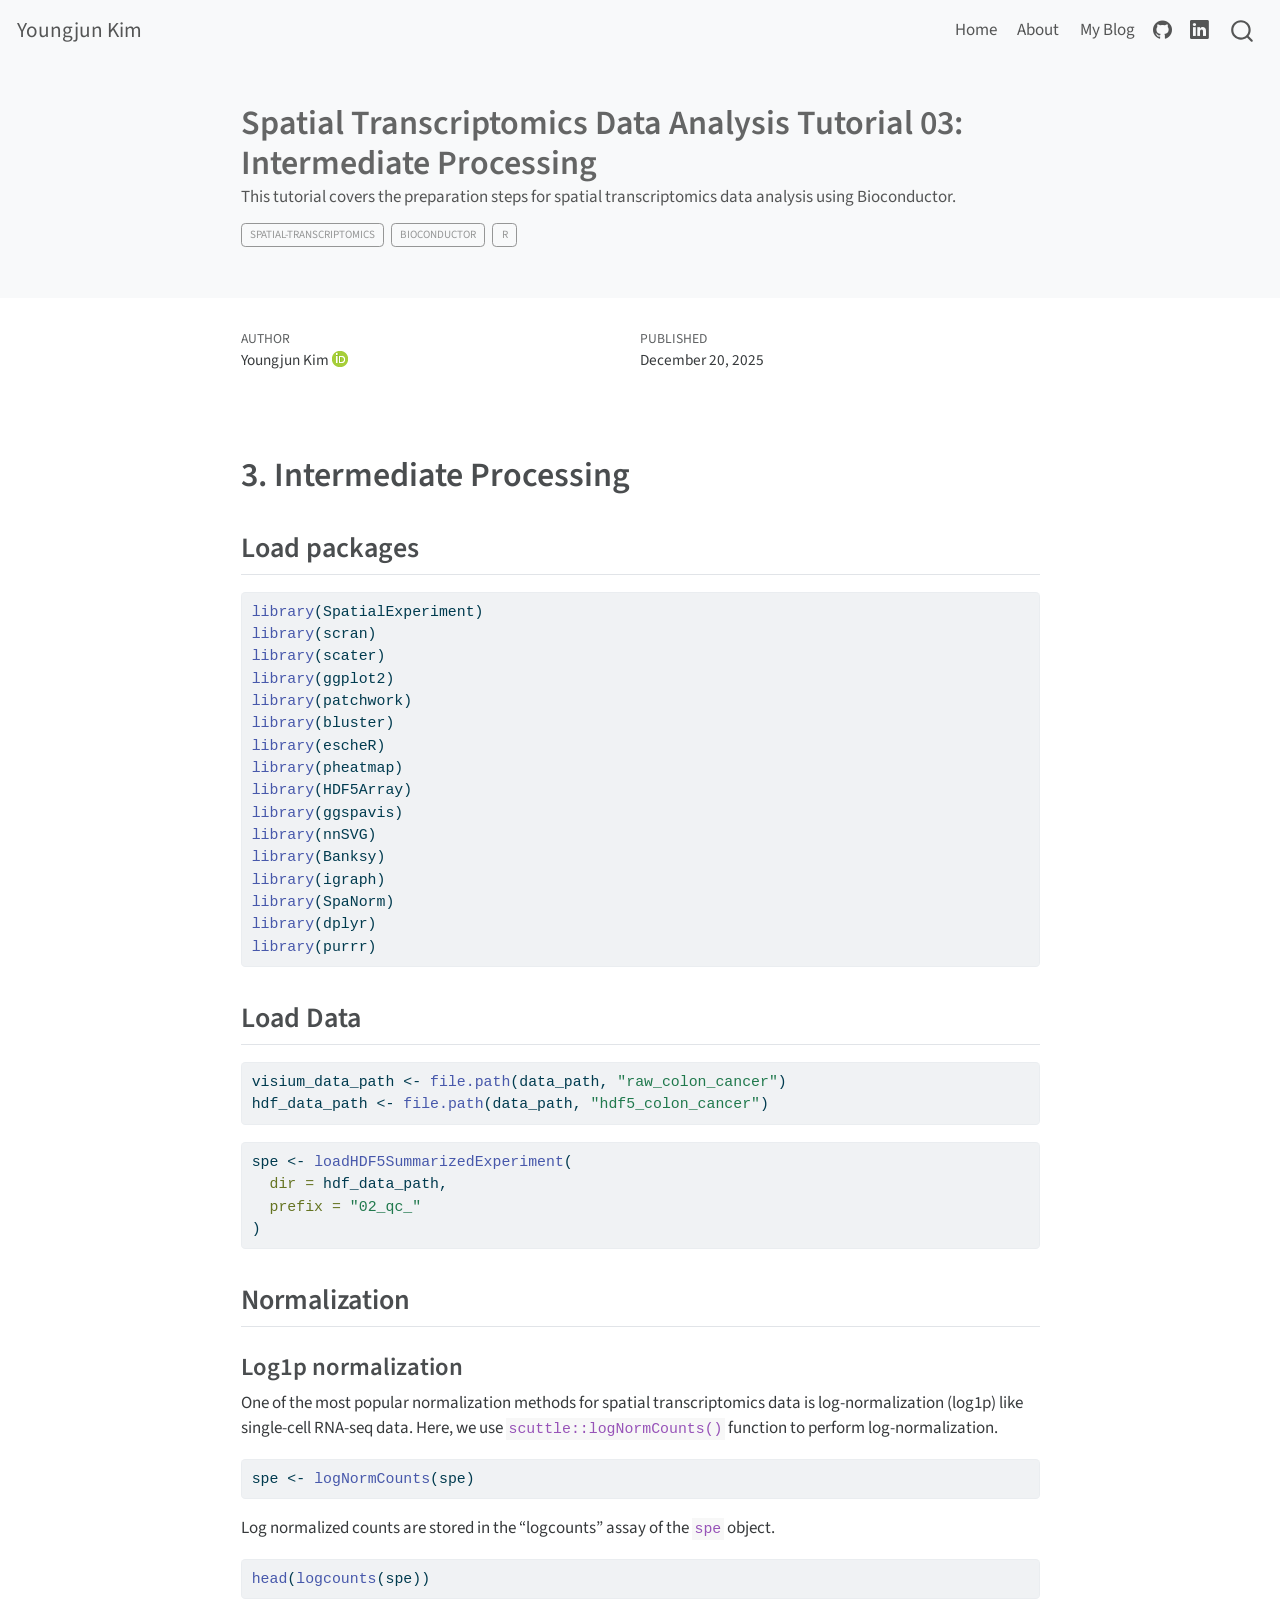
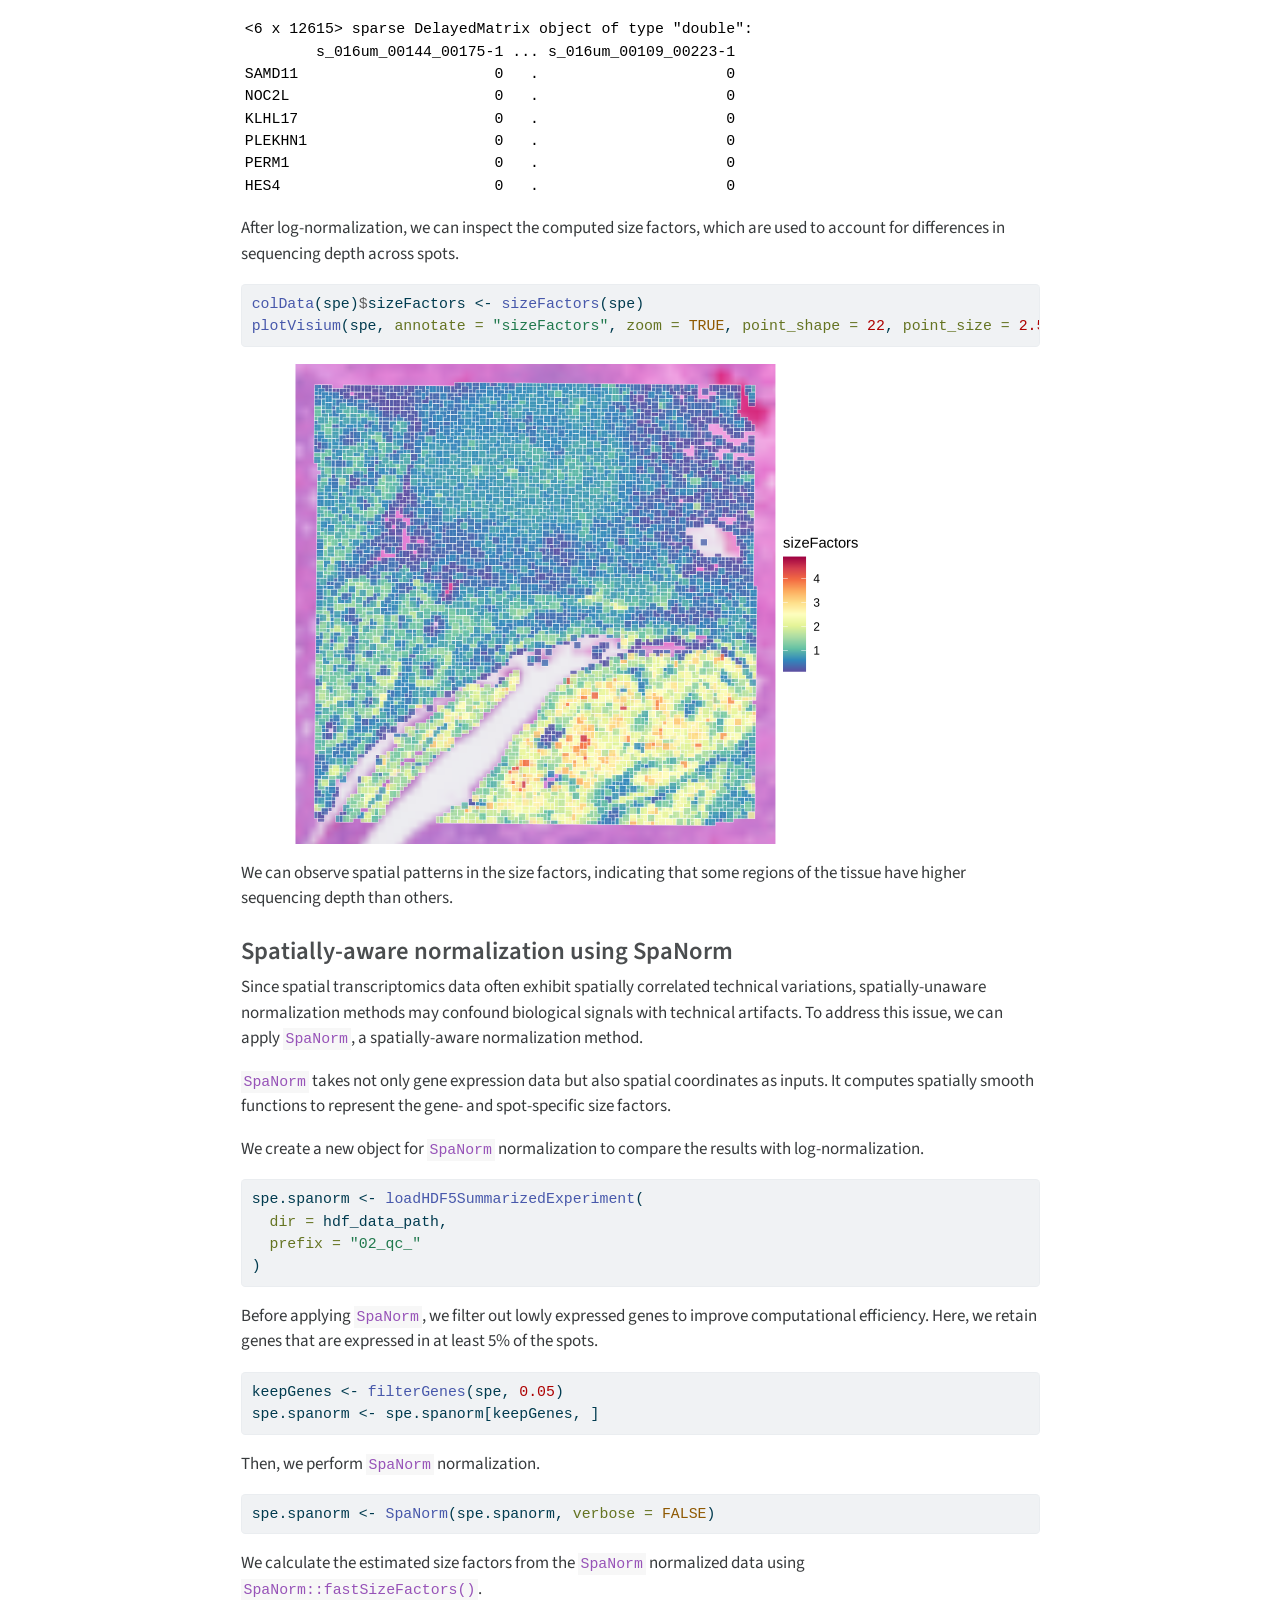
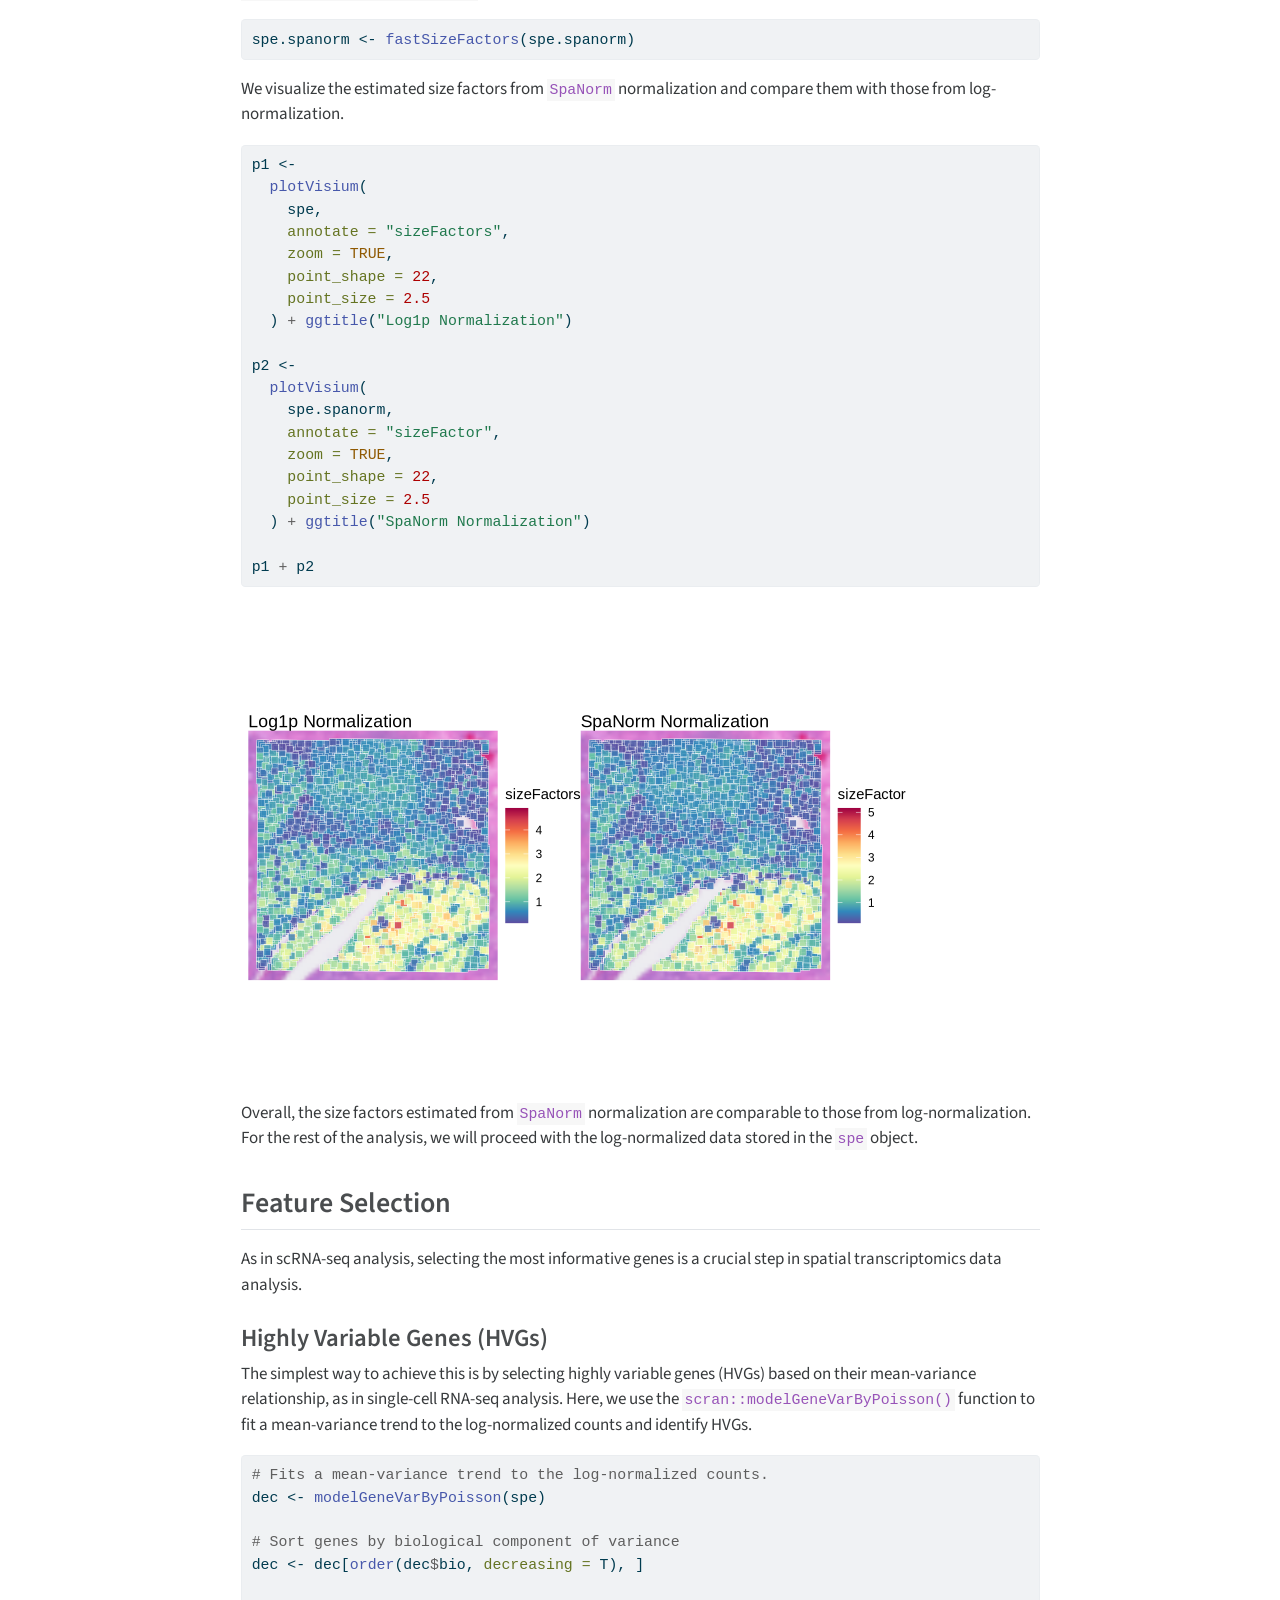
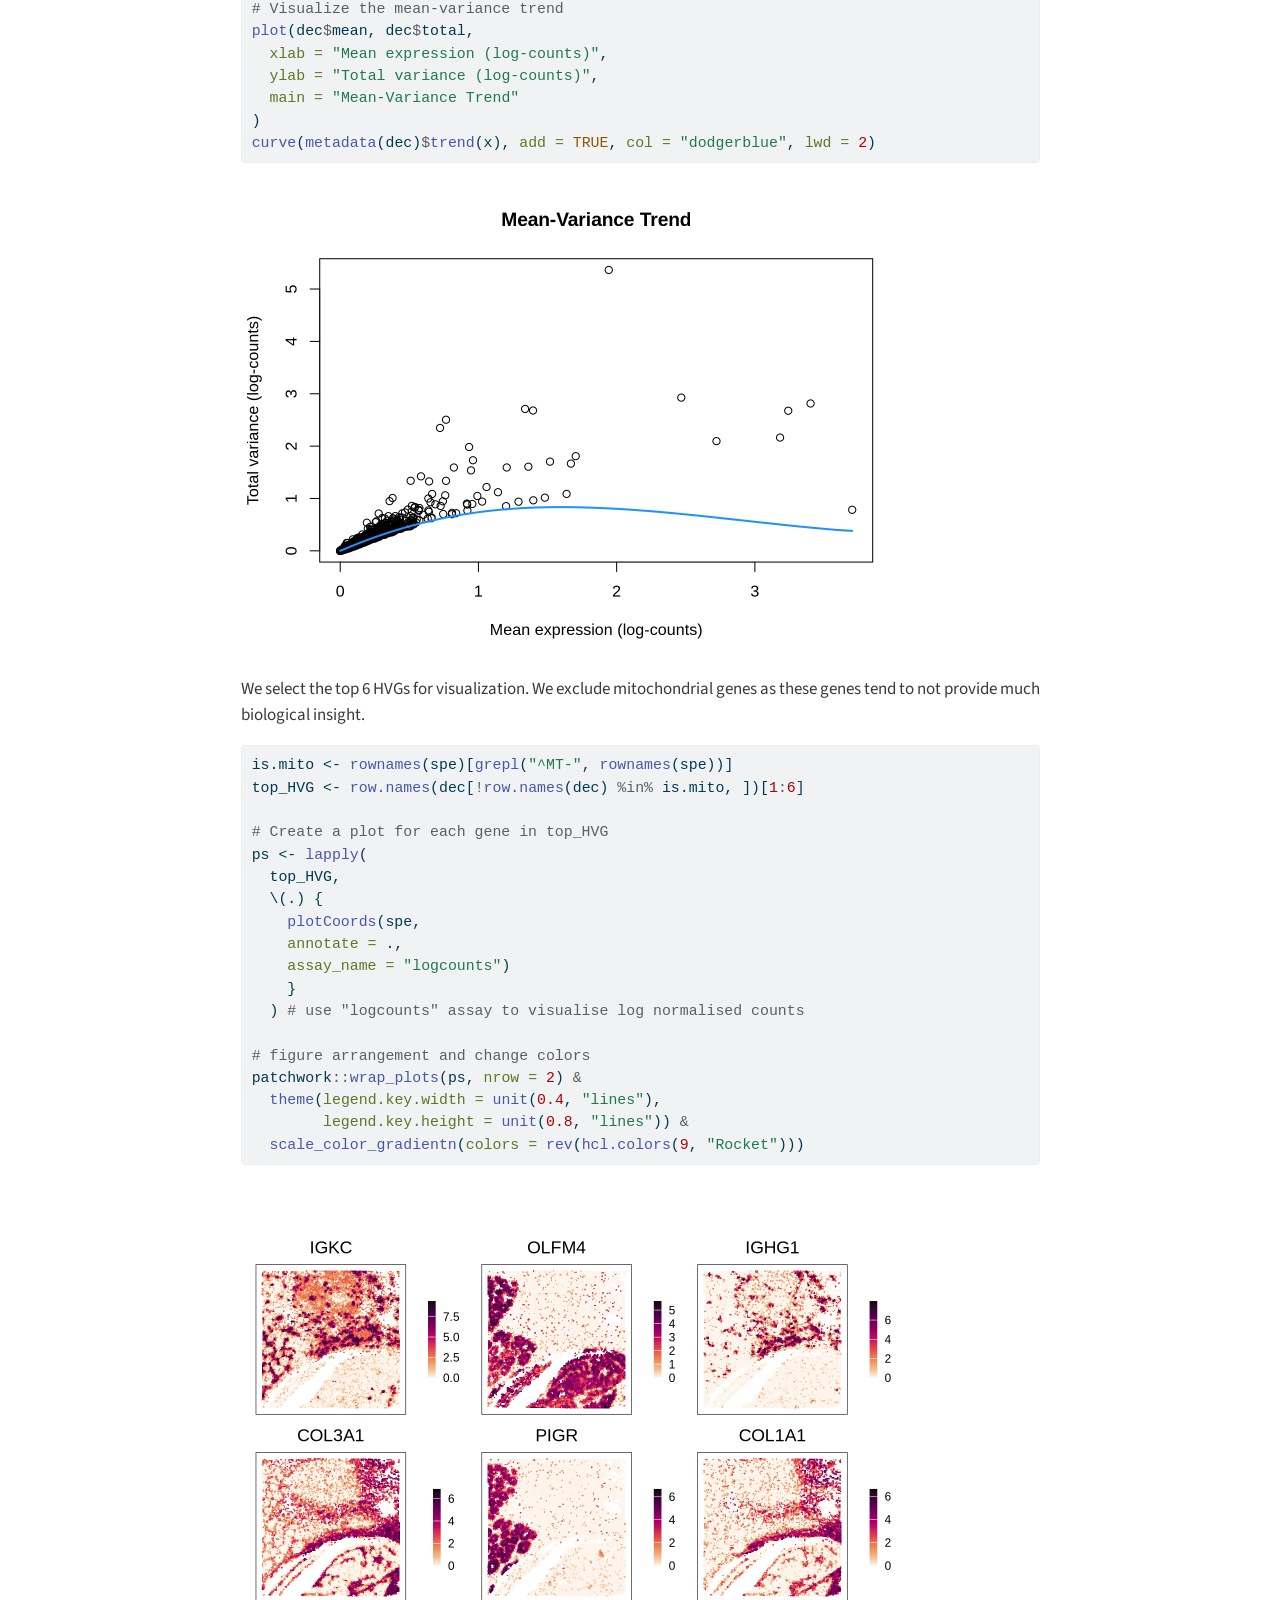
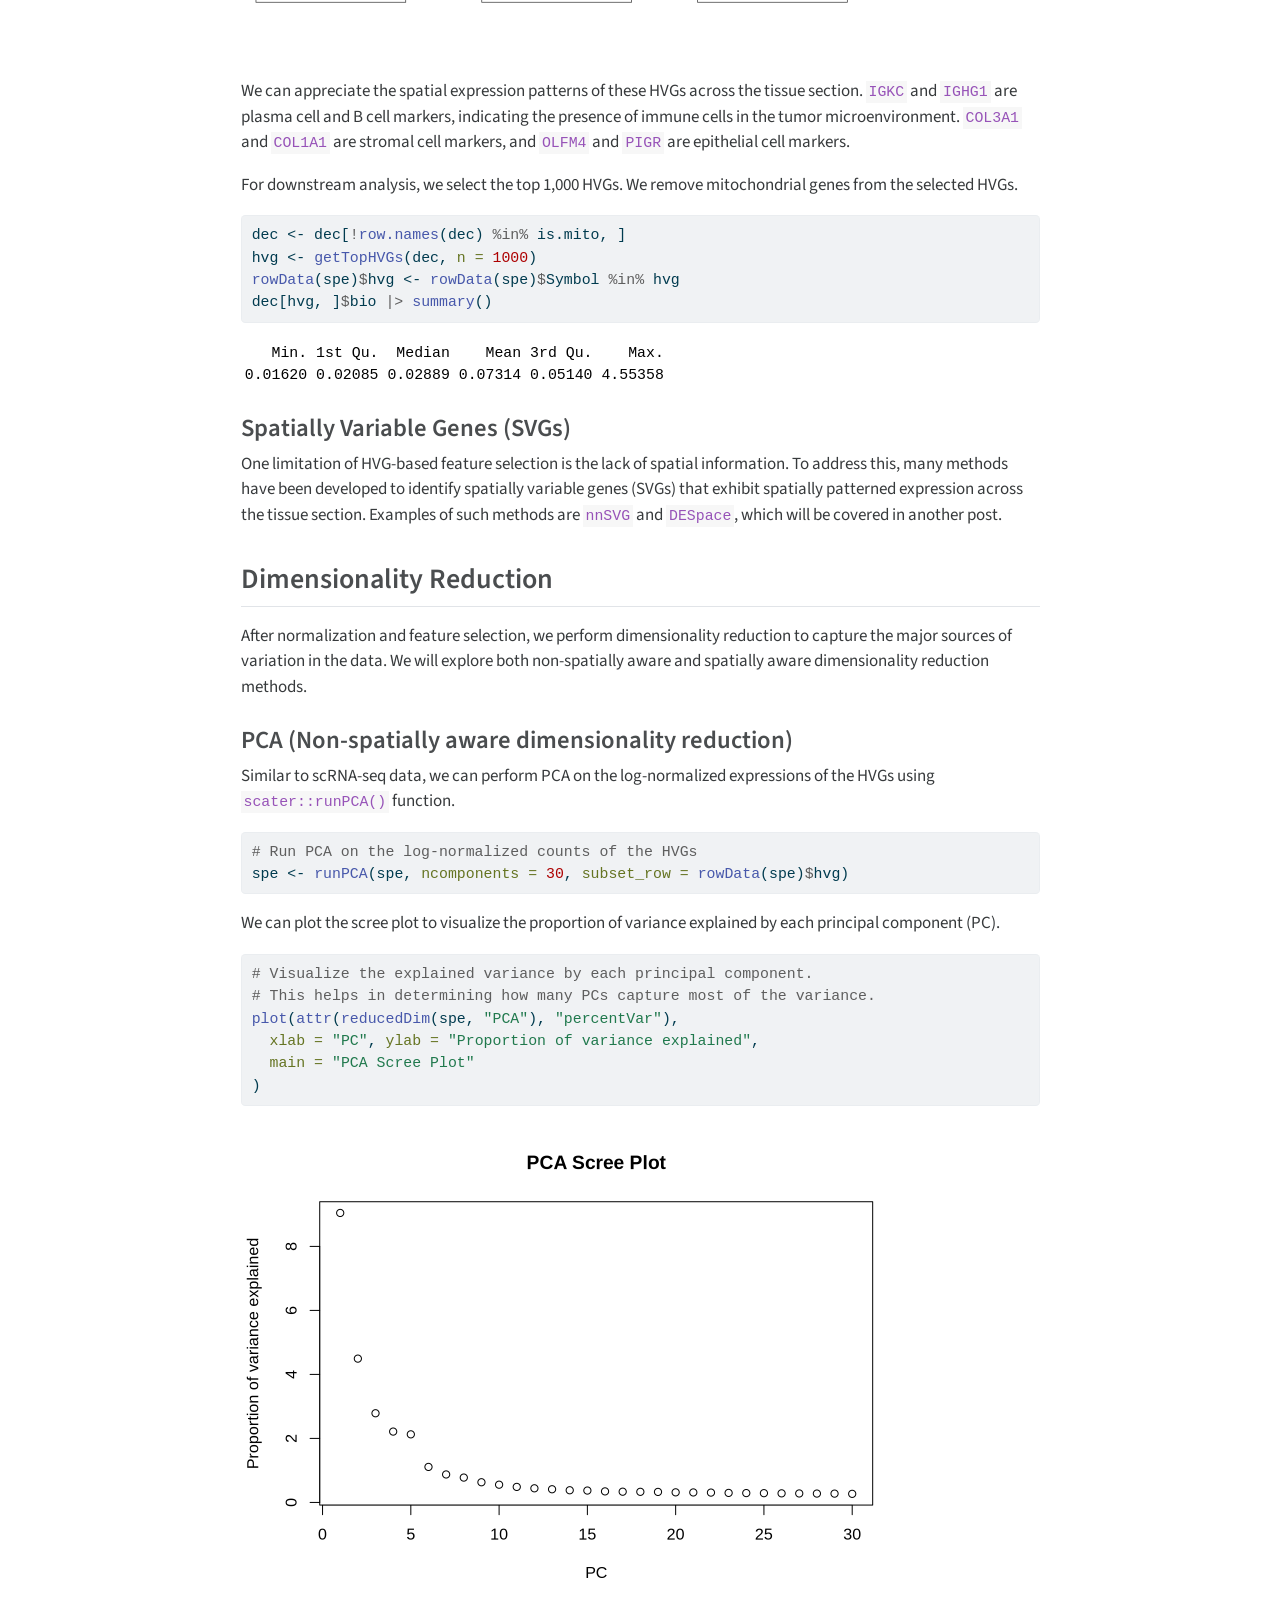
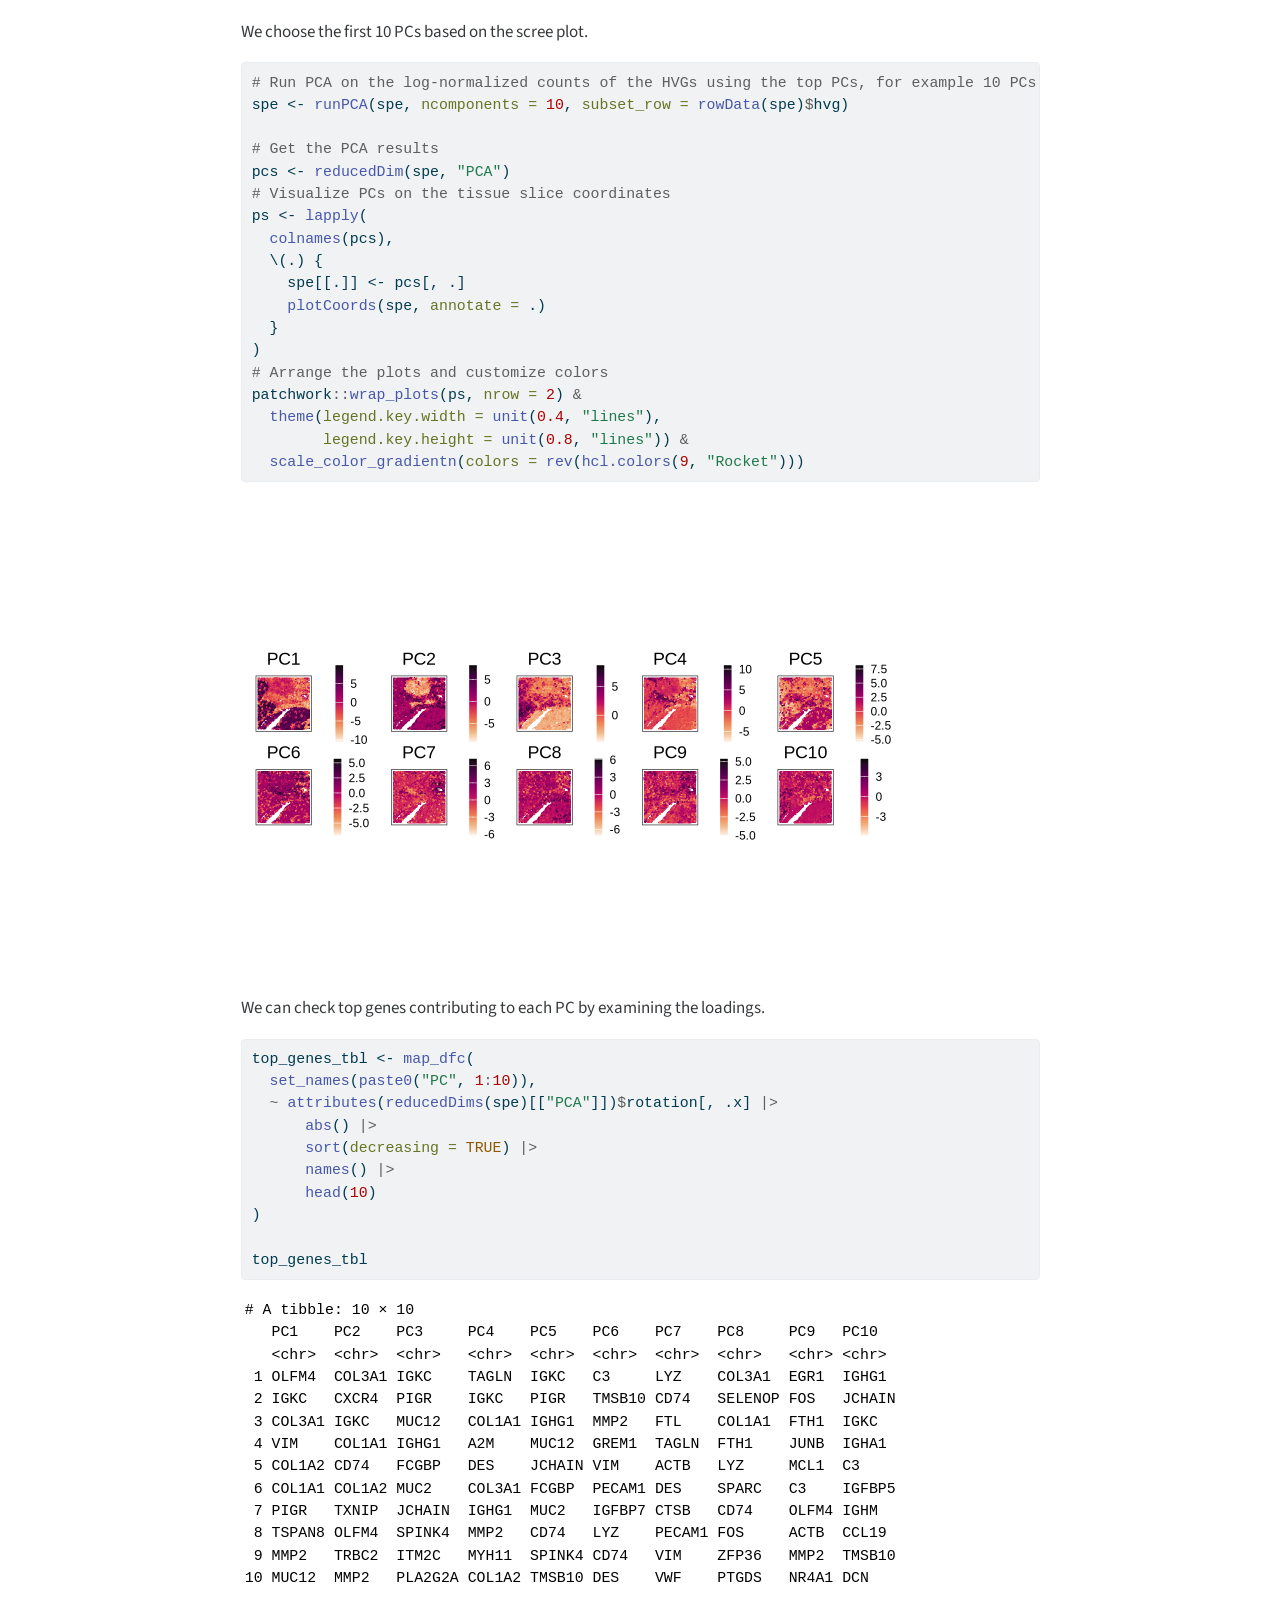
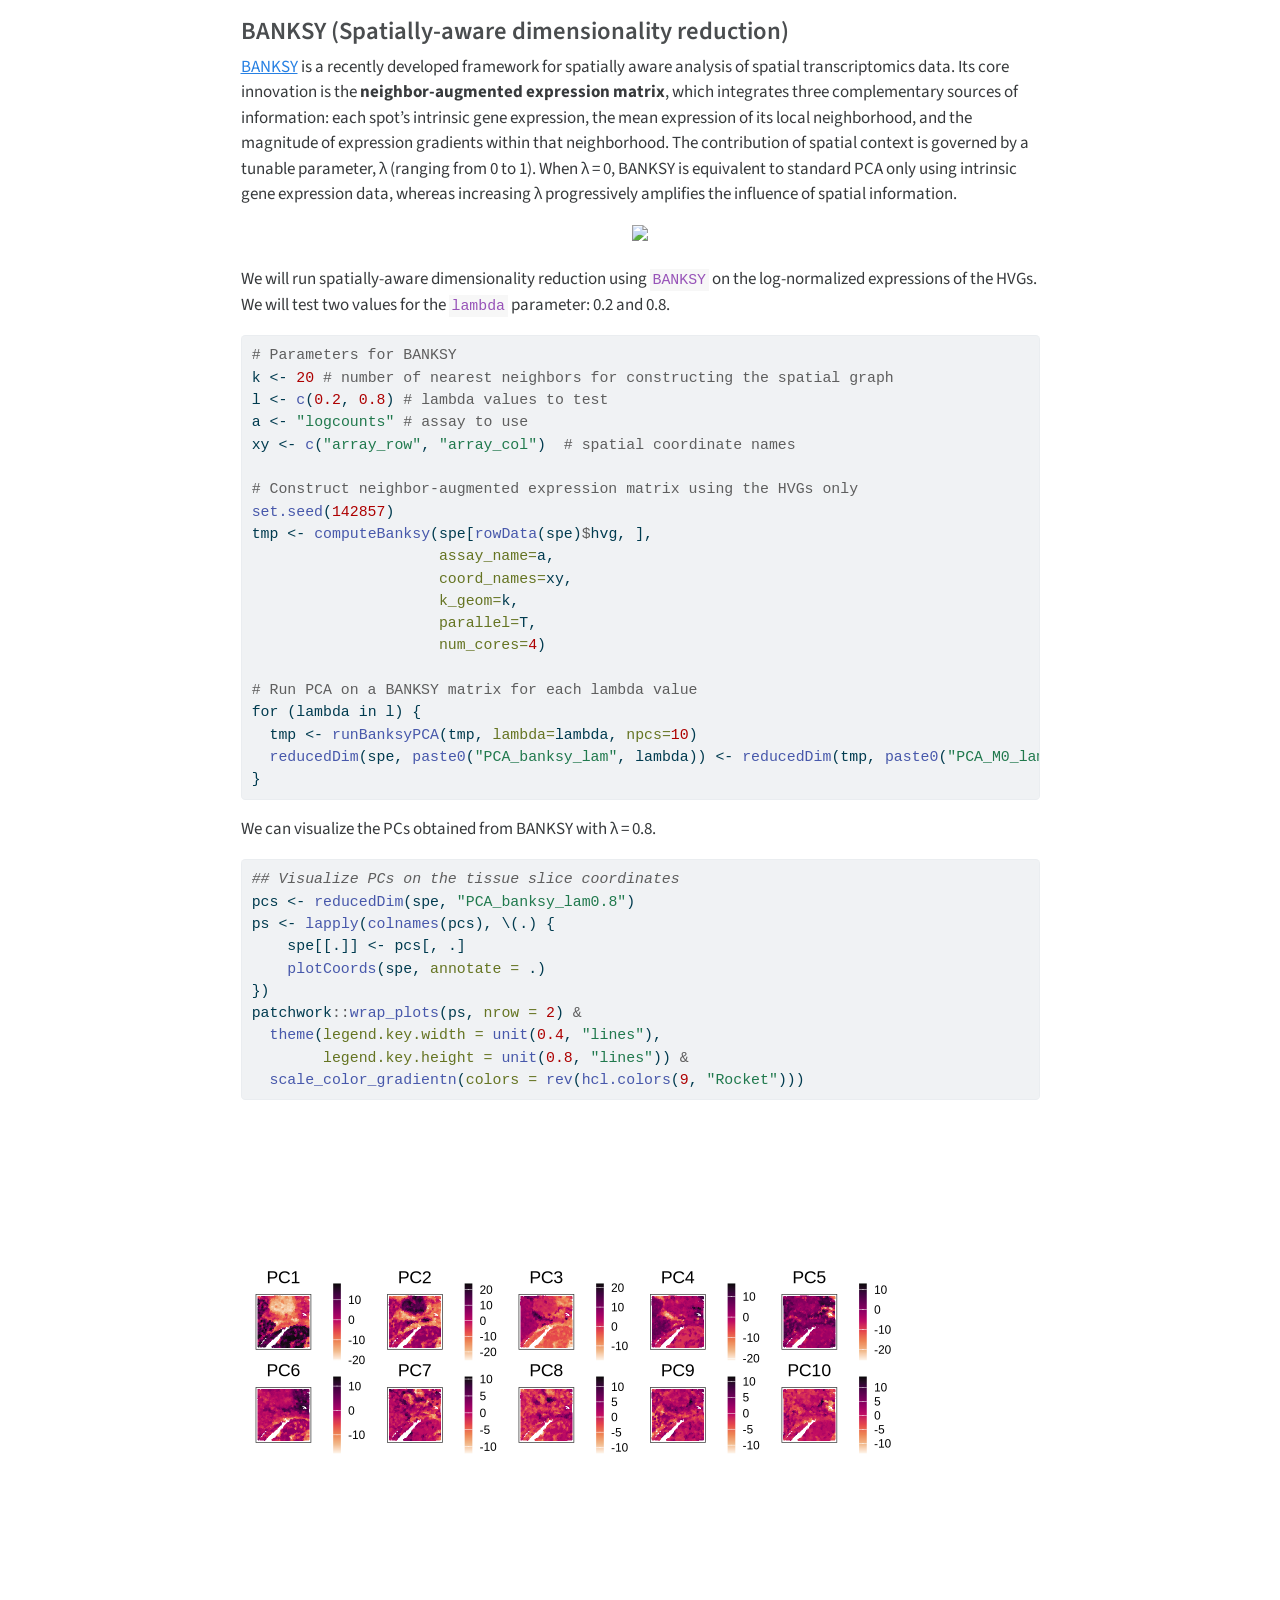
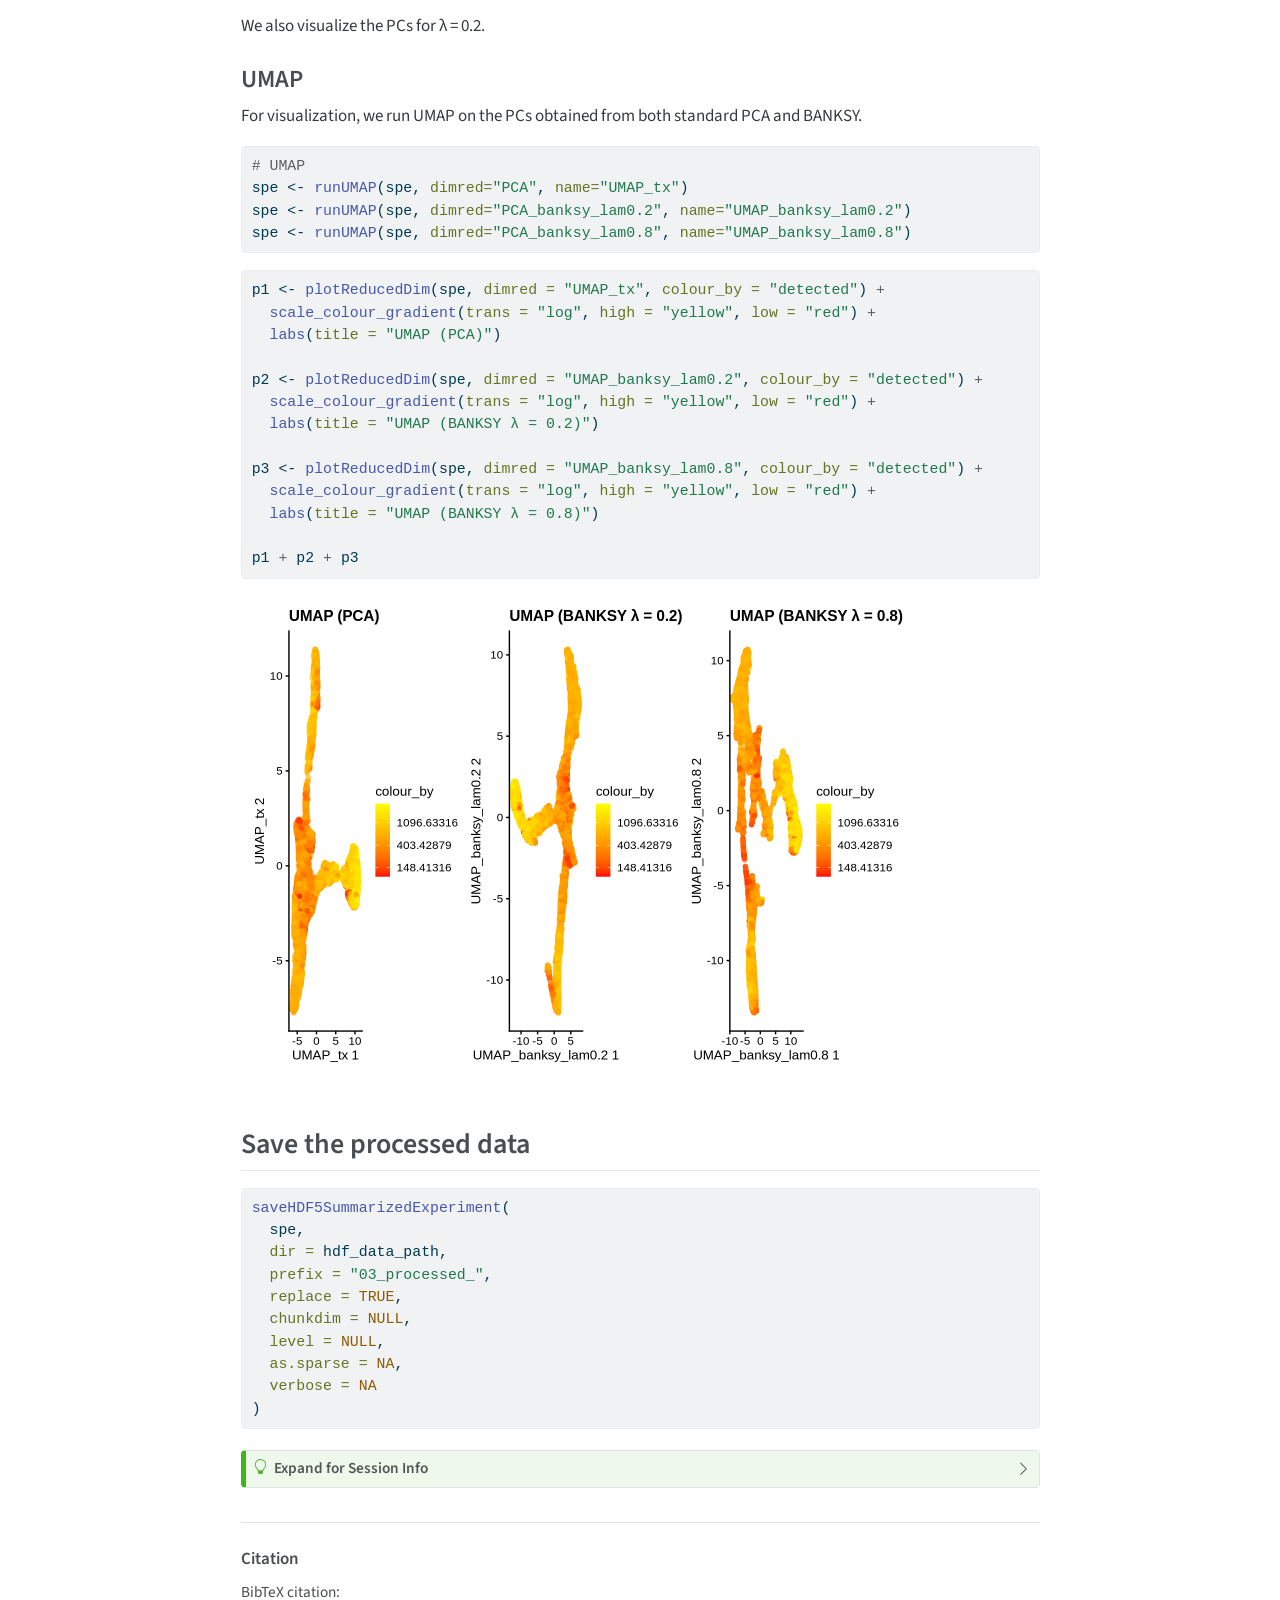
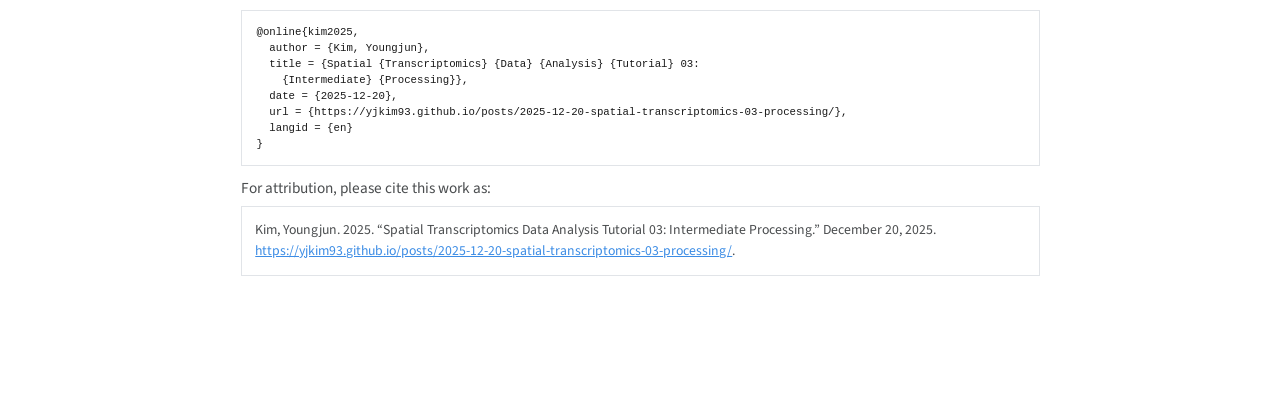
==== commit 37184599: "added a new post - Spatial Transcriptomics - SVG" ====
--- a/docs/posts/2025-12-20-spatial-transcriptomics-03-processing/index.html
+++ b/docs/posts/2025-12-20-spatial-transcriptomics-03-processing/index.html
@@ -365,19 +365,20 @@
 </div>
 </div>
 <p>We can appreciate the spatial expression patterns of these HVGs across the tissue section. <code>IGKC</code> and <code>IGHG1</code> are plasma cell and B cell markers, indicating the presence of immune cells in the tumor microenvironment. <code>COL3A1</code> and <code>COL1A1</code> are stromal cell markers, and <code>OLFM4</code> and <code>PIGR</code> are epithelial cell markers.</p>
-<p>For downstream analysis, we select the top 1,000 HVGs.</p>
-<div class="cell">
-<div class="sourceCode cell-code" id="cb15"><pre class="sourceCode r code-with-copy"><code class="sourceCode r"><span id="cb15-1"><a href="#cb15-1" aria-hidden="true" tabindex="-1"></a>hvg <span class="ot">&lt;-</span> <span class="fu">getTopHVGs</span>(dec, <span class="at">n =</span> <span class="dv">1000</span>)</span>
-<span id="cb15-2"><a href="#cb15-2" aria-hidden="true" tabindex="-1"></a><span class="fu">rowData</span>(spe)<span class="sc">$</span>hvg <span class="ot">&lt;-</span> <span class="fu">rowData</span>(spe)<span class="sc">$</span>Symbol <span class="sc">%in%</span> hvg</span>
-<span id="cb15-3"><a href="#cb15-3" aria-hidden="true" tabindex="-1"></a>dec[hvg, ]<span class="sc">$</span>bio <span class="sc">|&gt;</span> <span class="fu">summary</span>()</span></code><button title="Copy to Clipboard" class="code-copy-button"><i class="bi"></i></button></pre></div>
+<p>For downstream analysis, we select the top 1,000 HVGs. We remove mitochondrial genes from the selected HVGs.</p>
+<div class="cell">
+<div class="sourceCode cell-code" id="cb15"><pre class="sourceCode r code-with-copy"><code class="sourceCode r"><span id="cb15-1"><a href="#cb15-1" aria-hidden="true" tabindex="-1"></a>dec <span class="ot">&lt;-</span> dec[<span class="sc">!</span><span class="fu">row.names</span>(dec) <span class="sc">%in%</span> is.mito, ]</span>
+<span id="cb15-2"><a href="#cb15-2" aria-hidden="true" tabindex="-1"></a>hvg <span class="ot">&lt;-</span> <span class="fu">getTopHVGs</span>(dec, <span class="at">n =</span> <span class="dv">1000</span>)</span>
+<span id="cb15-3"><a href="#cb15-3" aria-hidden="true" tabindex="-1"></a><span class="fu">rowData</span>(spe)<span class="sc">$</span>hvg <span class="ot">&lt;-</span> <span class="fu">rowData</span>(spe)<span class="sc">$</span>Symbol <span class="sc">%in%</span> hvg</span>
+<span id="cb15-4"><a href="#cb15-4" aria-hidden="true" tabindex="-1"></a>dec[hvg, ]<span class="sc">$</span>bio <span class="sc">|&gt;</span> <span class="fu">summary</span>()</span></code><button title="Copy to Clipboard" class="code-copy-button"><i class="bi"></i></button></pre></div>
 <div class="cell-output cell-output-stdout">
 <pre><code>   Min. 1st Qu.  Median    Mean 3rd Qu.    Max. 
-0.01668 0.02143 0.02957 0.08653 0.05392 4.55378 </code></pre>
-</div>
-</div>
-</section>
-<section id="spatially-variable-genessvgs" class="level3">
-<h3 class="anchored" data-anchor-id="spatially-variable-genessvgs">Spatially Variable Genes(SVGs)</h3>
+0.01620 0.02085 0.02889 0.07314 0.05140 4.55358 </code></pre>
+</div>
+</div>
+</section>
+<section id="spatially-variable-genes-svgs" class="level3">
+<h3 class="anchored" data-anchor-id="spatially-variable-genes-svgs">Spatially Variable Genes (SVGs)</h3>
 <p>One limitation of HVG-based feature selection is the lack of spatial information. To address this, many methods have been developed to identify spatially variable genes (SVGs) that exhibit spatially patterned expression across the tissue section. Examples of such methods are <code>nnSVG</code> and <code>DESpace</code>, which will be covered in another post.</p>
 </section>
 </section>
@@ -441,18 +442,18 @@
 <span id="cb20-10"><a href="#cb20-10" aria-hidden="true" tabindex="-1"></a>top_genes_tbl</span></code><button title="Copy to Clipboard" class="code-copy-button"><i class="bi"></i></button></pre></div>
 <div class="cell-output cell-output-stdout">
 <pre><code># A tibble: 10 × 10
-   PC1     PC2    PC3     PC4    PC5    PC6    PC7     PC8     PC9   PC10  
-   &lt;chr&gt;   &lt;chr&gt;  &lt;chr&gt;   &lt;chr&gt;  &lt;chr&gt;  &lt;chr&gt;  &lt;chr&gt;   &lt;chr&gt;   &lt;chr&gt; &lt;chr&gt; 
- 1 MT-CO3  COL3A1 PIGR    IGKC   IGKC   C3     CD74    FTH1    EGR1  IGHG1 
- 2 MT-CO2  COL1A1 MUC12   IGHG1  PIGR   TMSB10 IGKC    SELENOP FOS   JCHAIN
- 3 OLFM4   COL1A2 IGKC    JCHAIN TAGLN  MMP2   ACTB    LYZ     C3    IGKC  
- 4 MT-ATP6 CXCR4  FCGBP   TAGLN  COL1A1 GREM1  TAGLN   CD74    JUNB  IGHA1 
- 5 IGKC    IGKC   MUC2    A2M    COL3A1 VIM    LYZ     COL3A1  MCL1  C3    
- 6 MT-ND4  CD74   SPINK4  MMP2   DES    PECAM1 MT-ATP6 COL1A1  NR4A1 IGHM  
- 7 MT-CYB  MMP2   ITM2C   COL1A1 MUC12  IGFBP7 MT-CO3  SPARC   DUSP1 IGFBP5
- 8 MT-ND4L TXNIP  PLA2G2A DES    COL1A2 LYZ    MT-ND4  FTL     FTH1  CCL19 
- 9 MT-ND3  A2M    JCHAIN  MYH11  IGHG1  DES    COL3A1  SRGN    ZFP36 TMSB10
-10 MT-ND2  SPARC  TFF3    COL3A1 A2M    CD74   MT-CYB  COL1A2  CCN1  CCN1  </code></pre>
+   PC1    PC2    PC3     PC4    PC5    PC6    PC7    PC8     PC9   PC10  
+   &lt;chr&gt;  &lt;chr&gt;  &lt;chr&gt;   &lt;chr&gt;  &lt;chr&gt;  &lt;chr&gt;  &lt;chr&gt;  &lt;chr&gt;   &lt;chr&gt; &lt;chr&gt; 
+ 1 OLFM4  COL3A1 IGKC    TAGLN  IGKC   C3     LYZ    COL3A1  EGR1  IGHG1 
+ 2 IGKC   CXCR4  PIGR    IGKC   PIGR   TMSB10 CD74   SELENOP FOS   JCHAIN
+ 3 COL3A1 IGKC   MUC12   COL1A1 IGHG1  MMP2   FTL    COL1A1  FTH1  IGKC  
+ 4 VIM    COL1A1 IGHG1   A2M    MUC12  GREM1  TAGLN  FTH1    JUNB  IGHA1 
+ 5 COL1A2 CD74   FCGBP   DES    JCHAIN VIM    ACTB   LYZ     MCL1  C3    
+ 6 COL1A1 COL1A2 MUC2    COL3A1 FCGBP  PECAM1 DES    SPARC   C3    IGFBP5
+ 7 PIGR   TXNIP  JCHAIN  IGHG1  MUC2   IGFBP7 CTSB   CD74    OLFM4 IGHM  
+ 8 TSPAN8 OLFM4  SPINK4  MMP2   CD74   LYZ    PECAM1 FOS     ACTB  CCL19 
+ 9 MMP2   TRBC2  ITM2C   MYH11  SPINK4 CD74   VIM    ZFP36   MMP2  TMSB10
+10 MUC12  MMP2   PLA2G2A COL1A2 TMSB10 DES    VWF    PTGDS   NR4A1 DCN   </code></pre>
 </div>
 </div>
 </section>
